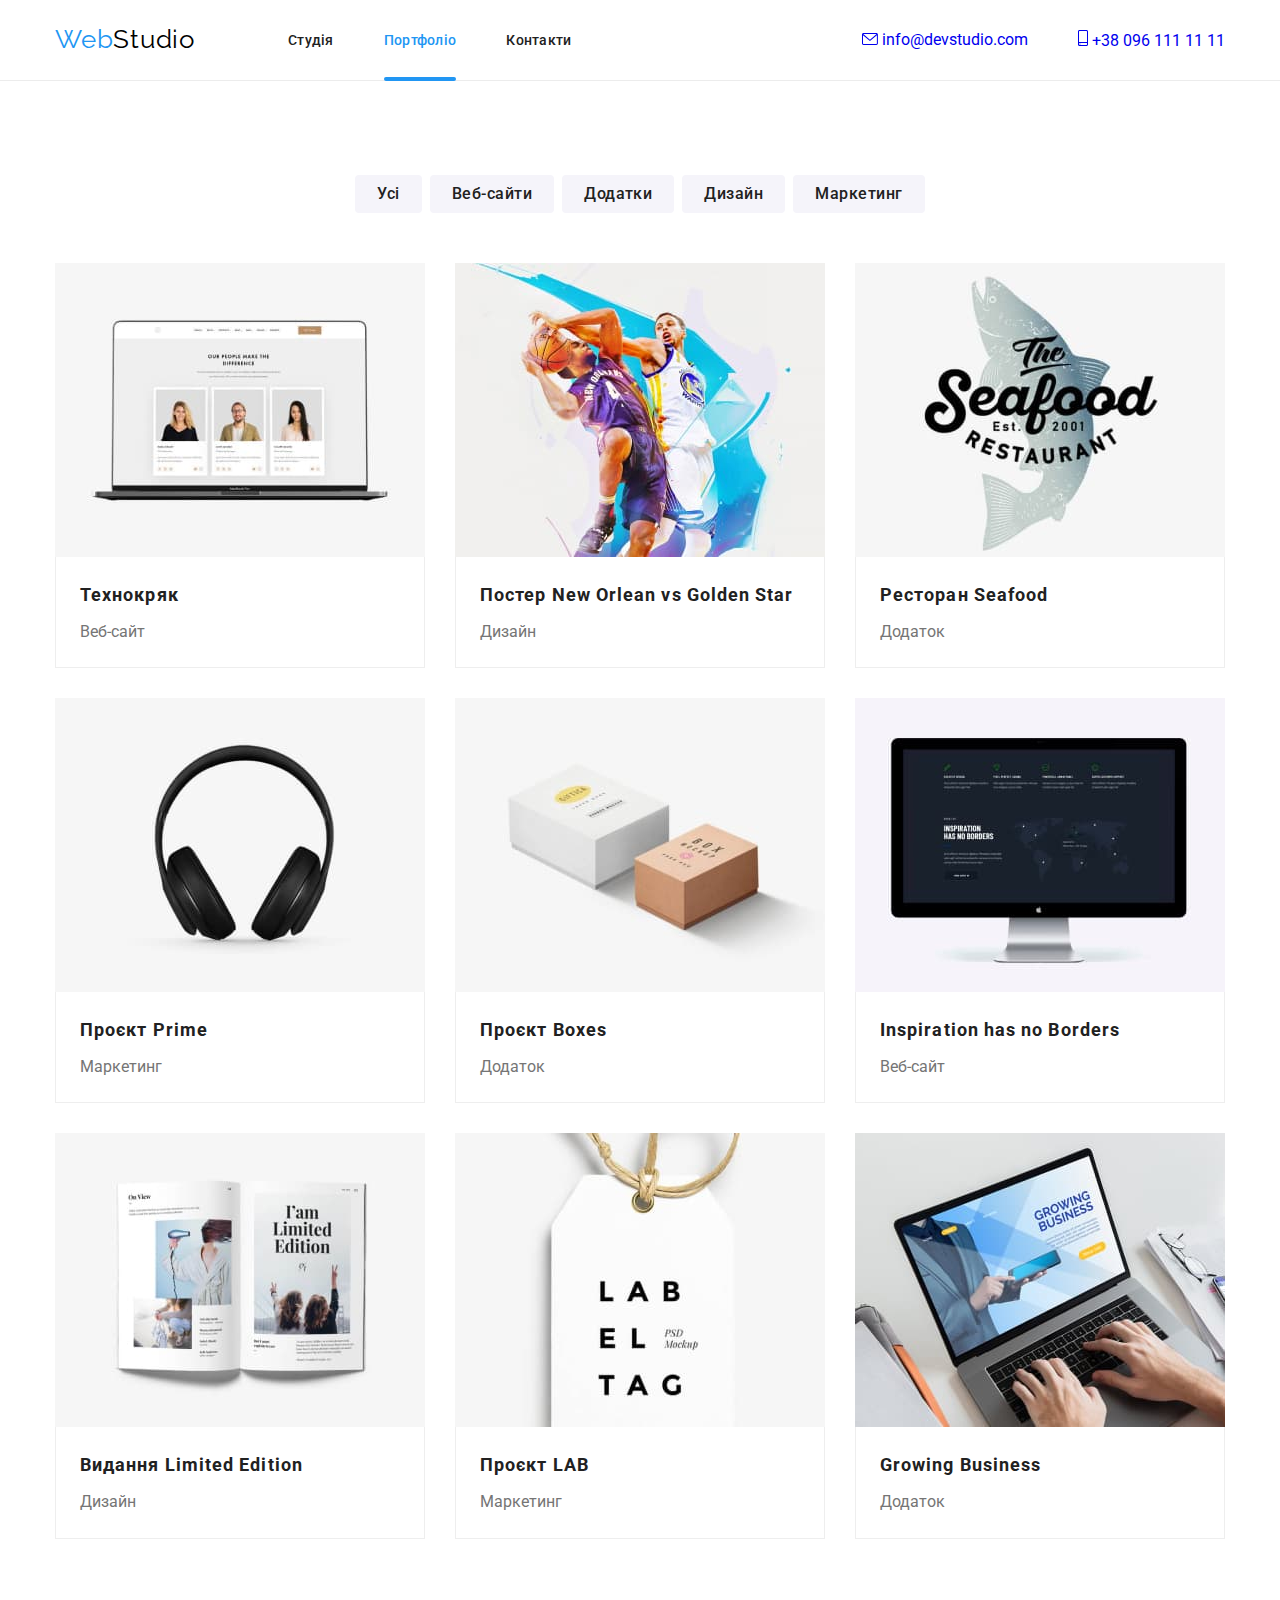
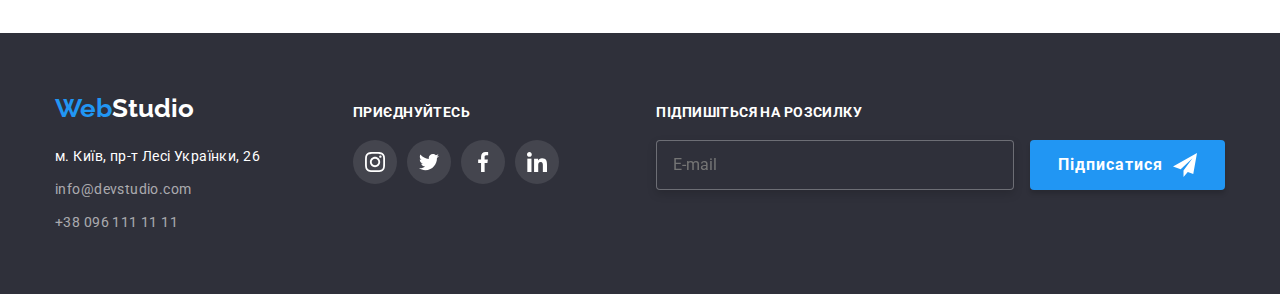
==== portfolio.html @ 2687282e "allmoust" ====
<!DOCTYPE html>
<html lang="uk">
  <head>
    <meta charset="UTF-8" />
    <meta http-equiv="X-UA-Compatible" content="IE=edge" />
    <meta name="viewport" content="width=device-width, initial-scale=1.0" />
    <title>Portfolio</title>
    <link
      href="https://fonts.googleapis.com/css2?family=Raleway:wght@700&family=Roboto:wght@400;500;700;900&display=swap"
      rel="stylesheet"
    />
    <link
      rel="stylesheet"
      href="https://cdnjs.cloudflare.com/ajax/libs/modern-normalize/1.0.0/modern-normalize.min.css"
    />
    <link rel="stylesheet" href="./css/styles.css" />
  </head>
  <body>
    <!-- Хедер -->
    <header class="page-header">
      <div class="container header-container">
        <a href="./index.html" lang="en" class="logo link"
          ><span class="logo__accent">Web</span>Studio</a
        >
        <nav class="page-nav">
          <ul class="list-nav list">
            <li class="list-nav__item">
              <a href="./index.html" class="list-nav__link link">Студія</a>
            </li>
            <li class="list-nav__item">
              <a href="./portfolio.html" class="list-nav__link current link">Портфоліо</a>
            </li>
            <li class="list-nav__item">
              <a href="" class="list-nav__link link">Контакти</a>
            </li>
          </ul>
        </nav>
        <ul class="list-contacts contacts-container list">
          <li class="list-contacts__item">
            <a href="mailto:info@devstudio.com" class="contact link">
              <svg class="list-contacts__icon" width="16" height="12">
                <use href="./images/icons/icons.svg#mail"></use>
              </svg>
              info@devstudio.com
            </a>
          </li>
          <li class="list-contacts__item">
            <a href="tel:+38096111111" class="contact link">
              <svg class="list-contacts__icon" width="10" height="16">
                <use href="./images/icons/icons.svg#smartphone"></use>
              </svg>
              +38 096 111 11 11
            </a>
          </li>
        </ul>
      </div>
    </header>
    <main>
      <!-- секція:головна сторінка -->
      <section class="section main-portfolio">
        <div class="container">
          <h1 class="visually-hidden">Портфоліо</h1>
          <ul class="list-filter list">
            <li>
              <button type="button" class="filter-button">Усі</button>
            </li>
            <li>
              <button type="button" class="filter-button">Веб-сайти</button>
            </li>
            <li>
              <button type="button" class="filter-button">Додатки</button>
            </li>
            <li>
              <button type="button" class="filter-button">Дизайн</button>
            </li>
            <li>
              <button type="button" class="filter-button">Маркетинг</button>
            </li>
          </ul>
          <ul class="list-projects list">
            <li class="project-item">
              <a class="projects-link link" href="">
                <div class="img-projects">
                  <img src="./images/portfolio1.jpg" alt="відкритий ноутбук" width="370" />
                  <div class="overlay">
                    <p class="overlay-text">
                      Ресурс пропонує комплексні пропозиції з різним рівнем функціоналу та сервісів.
                      Все це дозволить відвідувачу отримати вичерпні відомості про компанію чи
                      приватну особу.
                    </p>
                  </div>
                </div>
                <div class="projects-text-container">
                  <h2 class="projects-subtitle">Технокряк</h2>
                  <p class="projects-text">Веб-сайт</p>
                </div>
              </a>
            </li>
            <li class="project-item">
              <a class="projects-link link" href="">
                <div class="img-projects">
                  <img
                    src="./images/portfolio2.jpg"
                    alt="двоє людей грають у баскетбол"
                    width="370"
                  />
                  <div class="overlay">
                    <p class="overlay-text">
                      Lorem ipsum, dolor sit amet consectetur adipisicing elit. Asperiores quisquam
                      quibusdam culpa ad, adipisci ratione?
                    </p>
                  </div>
                </div>
                <div class="projects-text-container">
                  <h2 class="projects-subtitle">
                    Постер <span lang="en">New Orlean vs Golden Star</span>
                  </h2>
                  <p class="projects-text">Дизайн</p>
                </div>
              </a>
            </li>
            <li class="project-item">
              <a class="projects-link link" href="">
                <div class="img-projects">
                  <img
                    src="./images/portfolio3.jpg"
                    alt="двоє людей грають у баскетбол"
                    width="370"
                  />
                  <div class="overlay">
                    <p class="overlay-text">
                      Lorem ipsum, dolor sit amet consectetur adipisicing elit. Asperiores quisquam
                      quibusdam culpa ad, adipisci ratione?
                    </p>
                  </div>
                </div>
                <div class="projects-text-container">
                  <h2 class="projects-subtitle">Ресторан <span lang="en">Seafood</span></h2>
                  <p class="projects-text">Додаток</p>
                </div>
              </a>
            </li>
            <li class="project-item">
              <a class="projects-link link" href="">
                <div class="img-projects">
                  <img
                    src="./images/portfolio4.jpg"
                    alt="двоє людей грають у баскетбол"
                    width="370"
                  />
                  <div class="overlay">
                    <p class="overlay-text">
                      Lorem ipsum, dolor sit amet consectetur adipisicing elit. Asperiores quisquam
                      quibusdam culpa ad, adipisci ratione?
                    </p>
                  </div>
                </div>
                <div class="projects-text-container">
                  <h2 class="projects-subtitle">Проєкт <span lang="en">Prime</span></h2>
                  <p class="projects-text">Маркетинг</p>
                </div>
              </a>
            </li>
            <li class="project-item">
              <a class="projects-link link" href="">
                <div class="img-projects">
                  <img
                    src="./images/portfolio5.jpg"
                    alt="двоє людей грають у баскетбол"
                    width="370"
                  />
                  <div class="overlay">
                    <p class="overlay-text">
                      Lorem ipsum, dolor sit amet consectetur adipisicing elit. Asperiores quisquam
                      quibusdam culpa ad, adipisci ratione?
                    </p>
                  </div>
                </div>
                <div class="projects-text-container">
                  <h2 class="projects-subtitle">Проєкт <span lang="en">Boxes</span></h2>
                  <p class="projects-text">Додаток</p>
                </div>
              </a>
            </li>
            <li class="project-item">
              <a class="projects-link link" href="">
                <div class="img-projects">
                  <img
                    src="./images/portfolio6.jpg"
                    alt="двоє людей грають у баскетбол"
                    width="370"
                  />
                  <div class="overlay">
                    <p class="overlay-text">
                      Lorem ipsum, dolor sit amet consectetur adipisicing elit. Asperiores quisquam
                      quibusdam culpa ad, adipisci ratione?
                    </p>
                  </div>
                </div>
                <div class="projects-text-container">
                  <h2 lang="en" class="projects-subtitle">Inspiration has no Borders</h2>
                  <p class="projects-text">Веб-сайт</p>
                </div>
              </a>
            </li>
            <li class="project-item">
              <a class="projects-link link" href="">
                <div class="img-projects">
                  <img
                    src="./images/portfolio7.jpg"
                    alt="двоє людей грають у баскетбол"
                    width="370"
                  />
                  <div class="overlay">
                    <p class="overlay-text">
                      Lorem ipsum, dolor sit amet consectetur adipisicing elit. Asperiores quisquam
                      quibusdam culpa ad, adipisci ratione?
                    </p>
                  </div>
                </div>
                <div class="projects-text-container">
                  <h2 class="projects-subtitle">Видання <span lang="en">Limited Edition</span></h2>
                  <p class="projects-text">Дизайн</p>
                </div>
              </a>
            </li>
            <li class="project-item">
              <a class="projects-link link" href="">
                <div class="img-projects">
                  <img
                    src="./images/portfolio8.jpg"
                    alt="двоє людей грають у баскетбол"
                    width="370"
                  />
                  <div class="overlay">
                    <p class="overlay-text">
                      Lorem ipsum, dolor sit amet consectetur adipisicing elit. Asperiores quisquam
                      quibusdam culpa ad, adipisci ratione?
                    </p>
                  </div>
                </div>
                <div class="projects-text-container">
                  <h2 class="projects-subtitle">Проєкт <span lang="en">LAB</span></h2>
                  <p class="projects-text">Маркетинг</p>
                </div>
              </a>
            </li>
            <li class="project-item">
              <a class="projects-link link" href="">
                <div class="img-projects">
                  <img
                    src="./images/portfolio9.jpg"
                    alt="двоє людей грають у баскетбол"
                    width="370"
                  />
                  <div class="overlay">
                    <p class="overlay-text">
                      Lorem ipsum, dolor sit amet consectetur adipisicing elit. Asperiores quisquam
                      quibusdam culpa ad, adipisci ratione?
                    </p>
                  </div>
                </div>
                <div class="projects-text-container">
                  <h2 lang="en" class="projects-subtitle">Growing Business</h2>
                  <p class="projects-text">Додаток</p>
                </div>
              </a>
            </li>
          </ul>
        </div>
      </section>
    </main>
    <!-- підвал -->
    <footer class="footer">
      <div class="footer-container container">
        <div class="adress-container">
          <a href="./index.html" lang="en" class="logo--footer link"
            ><span class="logo__accent">Web</span>Studio</a
          >
          <address class="footer-address">
            <ul class="list-footer list">
              <li class="list-footer__item">
                <a
                  href="https://www.google.com/maps/place/%D0%B1%D1%83%D0%BB%D1%8C%D0%B2%D0%B0%D1%80+%D0%9B%D0%B5%D1%81%D1%96+%D0%A3%D0%BA%D1%80%D0%B0%D1%97%D0%BD%D0%BA%D0%B8,+26,+%D0%9A%D0%B8%D1%97%D0%B2,+02000/@50.4265807,30.5361971,17z/data=!3m1!4b1!4m5!3m4!1s0x40d4cf0e033ecbe9:0x57a4dffefec77da0!8m2!3d50.4265807!4d30.5383858"
                  target="_blank"
                  rel="noopener noreferrer"
                  class="list-footer__link location link"
                  >м. Київ, пр-т Лесі Українки, 26</a
                >
              </li>
              <li class="list-footer__item">
                <a href="mailto:info@devstudio.com" class="list-footer__link link"
                  >info@devstudio.com</a
                >
              </li>
              <li class="list-footer__item">
                <a href="tel:+380961111111" class="list-footer__link link">+38 096 111 11 11</a>
              </li>
            </ul>
          </address>
        </div>
        <div class="join-container">
          <h2 class="join-container__title">приєднуйтесь</h2>
          <ul class="social-networks--footer list">
            <li class="social-networks__item">
              <a href="" class="social-networks__link--footer link">
                <svg class="social-networks__icon--footer" width="20" height="20">
                  <use href="./images/icons/icons.svg#instagram"></use>
                </svg>
              </a>
            </li>
            <li class="social-networks__item">
              <a href="#" class="social-networks__link--footer link">
                <svg class="social-networks__icon--footer" width="20" height="20">
                  <use href="./images/icons/icons.svg#twitter"></use>
                </svg>
              </a>
            </li>
            <li class="social-networks__item">
              <a href="" class="social-networks__link--footer link">
                <svg class="social-networks__icon--footer" width="20" height="20">
                  <use href="./images/icons/icons.svg#facebook"></use>
                </svg>
              </a>
            </li>
            <li class="social-networks__item">
              <a href="" class="social-networks__link--footer link">
                <svg class="social-networks__icon--footer" width="20" height="20">
                  <use href="./images/icons/icons.svg#linkedin"></use>
                </svg>
              </a>
            </li>
          </ul>
        </div>
        <div class="form-footer">
          <h2 class="form-container__title">Підпишіться на розсилку</h2>
          <form class="form-footer" name="subscribe_form">
            <label for="email-field">
              <input class="form-footer__input" type="email" name="email" placeholder="E-mail" id="email-field">
            </label>
            <button type="submit" class="form-footer__btn">Підписатися
              <svg class="form-footer__btn-icon" width="24" height="24">
                <use href="./images/icons/icons.svg#icon-send"></use>
              </svg>
            </button>
      </form>
        </div>
      </div>
    </footer>
  </body>
</html>
---- css/styles.css ----
/* основна палітра*/
:root {
    --bcg-main: #FFFFFF;
    --bcg-secondary: #2F303A;
    --bcg-third: #F5F4FA;
    --border-projects: #EEEEEE;
    --title: #212121;
    --text: #757575;
    --accent-color: #2196F3;
    --text-secondary: #F5F4FA;
    --logo-main: #000000;
    --bcg-hero: #C4C4C4;
    --icons-main: #AFB1B8;
    --customer-color: #AFB1B8;
    --bezier: cubic-bezier(0.4, 0, 0.2, 1);
}
/* Загальні зміни */ 

body {
    background-color: var(--bcg-main);
    color: var(--text);
    font-family: Roboto, sans-serif;
}
h1,h2,h3,h4,p,ul {
    margin: 0;
    padding: 0;
}
img {
    display: block;
}
.container {
    width: 1200px;
    margin-left: auto;
    margin-right: auto;
    padding: 0px 15px;
}
.link{
    text-decoration: none;
}
.visually-hidden {
    position: absolute;
    width: 1px;
    height: 1px;
    margin: -1px;
    border: 0;
    padding: 0;

    white-space: nowrap;
    clip-path: inset(100%);
    clip: rect(0 0 0 0);
    overflow: hidden;
}
.section{
    padding-top: 94px;
    padding-bottom: 94px;
}
.list{
    list-style: none;
    
}
/* Хедер */
.page-header {
border-bottom: 1px solid #ECECEC;

}

.header-container {
    display: flex;
    align-items: center;
}

.page-nav{
    margin-right: auto;
}

.logo__accent {
    color: var(--accent-color);
}
.logo {
    color: var(--logo-main);
    font-family: Raleway, sans-serif;
    font-size: 26px;
    line-height: calc(31/26);
    letter-spacing: 0.03em; 
    margin-right: 93px;
    padding-top: 24px;
    padding-bottom: 25px;
}

.list-nav__link{
    display: block;
    color: var(--title);
    font-weight: 500;
    font-size: 14px;
    line-height: calc(16/14);
    letter-spacing: 0.02em;
    padding-bottom: 32px;
    padding-top: 32px;
    transition-property: color;
    transition-timing-function: var(--bezier);
    transition-duration: 250ms;
    
}

.list-nav__link:hover,
.list-nav__link:focus {
    color: var(--accent-color);
}


.current{
    color: var(--accent-color);
    position: relative;
}
.current::after{
    content: "";
    position: absolute;
    display: inline-block;
    width: 100%;
    height: 4px;
    border-radius: 4px;
    background-color: var(--accent-color);
    bottom: -1px;
    left: 0px;
}
.list-nav__item:not(:last-child){
    margin-right: 50px;
}

.list-contact__link {
    display: flex;
    color: var(--text);
    font-weight: 500;
    font-size: 14px;
    line-height: calc(16/14);
    letter-spacing: 0.02em;
    gap: 10px;
    align-items: center;
    padding-bottom: 32px;
    padding-top: 32px;
    transition-property: color;
    transition-timing-function: var(--bezier);
    transition-duration: 250ms;
}
.list-contact__link:hover,
.list-contact__link:focus {
color: var(--accent-color);
}

.list-contacts__icon {
fill: currentColor;

}

.list-contacts__icon {
fill: currentColor;

}

.list-nav {
    display: flex;
}

.contacts-container {
    display: flex;
    align-items: center;
}

.list-contacts__item:not(:last-child) {
    margin-right: 50px;
}

/* Герой */
.hero {
    background-color:var(--bcg-hero);
    max-width: 1600px;
    margin: auto;
    padding-bottom: 200px;
    padding-top: 200px;
    text-align: center;
    background-image:  linear-gradient(rgba(47, 48, 58, 0.4), rgba(47, 48, 58, 0.4)),
    url(../images/bcg_Img.jpg);
    background-size: cover;
    background-position: center;
    
}
.hero__title {
    color: var(--bcg-main);
    font-weight: 900;
    font-size: 44px;
    line-height: 1.4;
    letter-spacing: 0.06em;
    margin-bottom: 30px;
    width: 696px;
    margin-right: auto;
    margin-left: auto; 
}

.hero__button {
    background-color: var(--accent-color);
    color: var(--bcg-main);
    font-weight: 700;
    line-height: 1.9;
    letter-spacing: 0.06em;
    border: none;
    cursor: pointer;
    border-radius: 4px;
    padding: 10px 32px;
    transition-property: background-color;
    transition-timing-function: var(--bezier);
    transition-duration: 250ms;
}
.hero__button:hover,
.hero__button:focus{
    background-color: #188CE8;
}
/* секція перелік переваг компанії */

.list-superiority__title {
    color: var(--title);
    font-size: 14px;
    line-height: 1.1;
    letter-spacing: 0.03em;
    margin-bottom: 10px;
}
.list-superiority__text {
    font-size: 14px;
    line-height: 1.7;
    letter-spacing: 0.03em;
}
.list-superiority {
    display: flex;
}
.list-superiority__item{
    width: 270px;
}
.list-superiority__item:not(:last-child) {
    margin-right: 30px;
}
.list-superiority__icon-container{
    display: flex;
    justify-content: center;
    align-items: center;
    min-height: 120px;
    margin-bottom: 30px;
    background-color: var(--bcg-third);
    border-radius: 4px;
}

.list-superiority__icon {
    width: 70px;
    height: 70px;
    }
    
/* секція:перелік послуг,які може надати компаніяї*/
.services-section {
    padding-top: 0px;
}
.services-section__title {
    color: var(--title);
    font-size: 36px;
    line-height: calc(42/36);
    letter-spacing: 0.03em;
    text-align: center;
    margin-bottom: 50px;
}
.list-services {
    display: flex;
}

.list-services__item:not(:last-child) {
margin-right: 30px;
}
.list-services__item {
    position: relative;
}

.list-services__discription {
    font-size: 14px;
    line-height: calc(16/14);
    text-align: center;
    letter-spacing: 0.03em;
    text-transform: uppercase;
    position: absolute;
    background-color: rgba(47, 48, 58, 0.8);
    width: 100%;
    padding: 27px 0px 27px 0px;
    bottom: 0;
    color: var(--bcg-main);
}



/* секція:перелік працівників компанії */
.team-section {
    background-color: var(--bcg-third);
    padding-bottom: 94px;
}

.team-section__title {
    color: var(--title);
    font-size: 36px;
    line-height: calc(42/36);
    letter-spacing: 0.03em;
    text-align: center;
    margin-bottom: 50px;
    
}
.list-team__name {
    color: var(--title);
    font-weight: 500;
    font-size: 16px;
    line-height: calc(19/16);
    margin-bottom: 10px;
}
.list-team__discription {
    line-height: calc(19/16);
    letter-spacing: 0.03em;
    margin-bottom: 16px;
    
}
.list-team {
    background-color: var(--bcg-third);
    display: flex;
    text-align: center;
}
.list-team__item:not(:last-child) {
margin-right: 30px;
}
.list-team__item {
background-color: var(--bcg-main);
width: 270px;
border-radius: 0px 0px 4px 4px;
box-shadow: 0px 1px 3px rgba(0, 0, 0, 0.12), 0px 1px 1px rgba(0, 0, 0, 0.14), 0px 2px 1px rgba(0, 0, 0, 0.2);
}
.list-team__text-container {
    margin-top: 30px;
    margin-bottom: 30px;
}

.social-networks{
    display: flex;
    gap: 10px;
    justify-content: center;
}

.social-network__icon{
    fill: var(--icons-main);
    transition-property: fill;
    transition-timing-function: var(--bezier);
    transition-duration: 250ms;
}


.social-networks__link {
    display: flex;
    width: 44px;
    height: 44px;
    align-items: center;
    justify-content: center;
    border-radius: 50%;
    transition-property: background-color;
    transition-timing-function: var(--bezier);
    transition-duration: 250ms;
}
.social-networks__link:hover,
.social-networks__link:focus {
    background-color: var(--accent-color);
    
}
.social-networks__link:hover .icon,
.social-networks__link:focus .icon {
    fill: var(--bcg-main);
}

/* Секція: постійні клієнти */
.customer-section__title{
    font-size: 36px;
    line-height: calc(42/36);
    text-align: center;
    letter-spacing: 0.03em;
    color: var(--title);
    margin-bottom: 50px;
}

.customers-list {
    display: flex;
    justify-content: center;
    gap: 30px;
    
}
.customers-list__item {
    width: 170px;
    height: 92px;
    transition-property: border-color, cursor;
    transition-timing-function: var(--bezier);
    transition-duration: 250ms;
}

.customers-list__link{
    display: flex;
    align-items: center;
    justify-content: center;
    width: 100%;
    height: 100%;
    border: 1px solid var(--customer-color);
    border-radius: 4px;
    cursor: pointer;
    outline: none;
}
.customers-list__link:hover,
.customers-list__link:focus {
    border-color: var(--accent-color);
    
}
.customers-list__icon {
    width: 106px;
    height: 60px;
    fill: var(--customer-color);
    transition-property: fill;
    transition-timing-function: var(--bezier);
    transition-duration: 250ms;
}
.customers-list__link:hover .customers-list__icon,
.customers-list__link:focus>.customers-list__icon {
    fill: var(--accent-color);
}

/* підвал */
.footer {
    background-color: var(--bcg-secondary);
    padding-top: 60px;
    padding-bottom: 60px;
}
.logo--footer {
    display: inline-block;
    color: var(--bcg-main);
    font-family: Raleway, sans-serif;
    font-weight: 700;
    font-size: 26px;
    line-height: calc(31/26);
    margin-bottom: 20px;
}

.list-footer__link.location {
    color: var(--bcg-main);
}


.list-footer__link {
    color: rgba(255, 255, 255, 0.6);
    font-size: 14px;
    line-height: calc(24/14);
    letter-spacing: 0.03em;
    transition-property: color;
    transition-timing-function: var(--bezier);
    transition-duration: 250ms;
    
}

.list-footer__link:hover,
.list-footer__link:focus {
    color: var(--accent-color);
}

.list-footer__item:not(:last-child) {
    margin-bottom: 9px;
}
.footer-address{
    font-style: normal;
}

.footer-container {
    display: flex;
    align-items: baseline;
}

.adress-container{
    margin-right: 93px;
}

.join-container {
    margin-right: auto;
}

.social-networks--footer{
    display: flex;
    gap: 10px;
}
.social-networks__item{
    width: 44px;
    height: 44px;
}
.social-networks__link--footer{
    display: flex;
    align-items: center;
    justify-content: center;
    width: 100%;
    height: 100%;
    border-radius: 50%;
    background-color: rgba(255, 255, 255, 0.1);
    transition-property: background-color;
    transition-timing-function: var(--bezier);
    transition-duration: 250ms;
}
.social-networks__link--footer:hover,
.social-networks__link--footer:focus{
    background-color: var(--accent-color);
}
.join-container__title{
    font-size: 14px;
    line-height: calc(16/14);
    letter-spacing: 0.03em;
    text-transform: uppercase;
    color: var(--bcg-main);
    margin-bottom: 20px;
}
.social-networks__icon--footer {
    fill: var(--bcg-main);
}

.form-container__title {
color: var(--bcg-main);
font-size: 14px;
line-height: calc(16/14);
letter-spacing: 0.03em;
text-transform: uppercase;
margin-bottom: 20px;
}

.form-footer__input{
width: 358px;
color: rgba(255, 255, 255, 0.6);
background-color: var(--bcg-secondary);
margin-right: 12px;
padding: 15px 0 15px 16px;
border: 1px solid rgba(255, 255, 255, 0.3);
filter: drop-shadow(0px 4px 4px rgba(0, 0, 0, 0.15));
border-radius: 4px;
outline: none;
}

.form-footer__btn {
font-weight: 700;
font-size: 16px;
line-height: calc(30/16);
letter-spacing: 0.06em;
padding: 10px 28px;
color: var(--bcg-main);
background-color: var(--accent-color);
display: inline-flex;
align-items: center;
text-align: center;
gap: 10px;
box-shadow: 0px 4px 4px rgba(0, 0, 0, 0.15);
border-radius: 4px;
border: none;
cursor: pointer;
}

.form-footer__btn:hover,
.form-footer__btn:focus{
    background-color: #188CE8;
}





/* -------------Портфоліо------------ */
/* секція:головна сторінка */

.list-filter {
    display: flex;
    justify-content: center;
    gap: 8px;
    margin-bottom: 50px;  
}

.filter-button {
    font-weight: 500;
    line-height: 1.6;
    letter-spacing: 0.03em;
    color: var(--title);
    background-color: var(--bcg-third);
    border: none;
    cursor: pointer;
    border-radius: 4px;
    padding: 6px 22px;
    transition-property: color, background-color, box-shadow;
    transition-timing-function: var(--bezier);
    transition-duration: 250ms;

}
.filter-button:hover,
.filter-button:focus {
    background-color: var(--accent-color);
    color: var(--bcg-main);
    box-shadow: 0px 3px 1px rgba(0, 0, 0, 0.1), 0px 1px 2px rgba(0, 0, 0, 0.08), 0px 2px 2px rgba(0, 0, 0, 0.12);
}

.list-projects {
    display: flex;
    flex-wrap: wrap;
    gap: 30px;
    
}
.projects-subtitle {
    color: var(--title);
    font-size: 18px;
    line-height: 2;
    letter-spacing: 0.06em;
    margin-bottom: 4px;
}
.projects-text {
    font-size: 16px;
    line-height: 1.9;
    
}
.project-item {
    width: calc((100% - 2 * 30px) / 3);
    transition-property: box-shadow;
    transition-timing-function: var(--bezier);
    transition-duration: 250ms;
    
    
}


.projects-text-container {
    padding: 20px 24px;
    border: 1px solid var(--border-projects);
    border-top: none;
}

.projects-link {
    display: block;
    color: var(--text);
    outline: none;
    transition-property: box-shadow;
    transition-timing-function: var(--bezier);
    transition-duration: 250ms;
}

.projects-link:focus,
.projects-link:hover {
    box-shadow: 0px 1px 1px rgba(0, 0, 0, 0.12), 0px 4px 4px rgba(0, 0, 0, 0.06), 1px 4px 6px rgba(0, 0, 0, 0.16);
}

.img-projects {
position: relative;
overflow: hidden;
}
.overlay-text {
    letter-spacing: 0.03em;
    font-size: 18px;
    line-height: calc(28/18);
    color: var(--bcg-main);
}
.overlay {
    background-color: rgba(33, 150, 243, 0.9);
    padding: 63px 24px;
    position: absolute;
    width: 100%;
    height: 100%;
    top: 0;
    left: 0;
    transform: translateY(100%);
    transition-property: transform;
    transition-timing-function: var(--bezier);
    transition-duration: 250ms;
    
}
.projects-link:hover .overlay,
.projects-link:focus .overlay {
transform: translateY(0);
}

/* модалка */
.backdrop{
    position: fixed;
    top: 0;
    left: 0;
    width: 100%;
    height: 100%;
    background-color: rgba(0, 0, 0, 0.2);
    opacity: 1;
    transition-property: opacity;
    transition-duration: 250ms;
    transition-timing-function: var(--bezier);

}
.modal {
    position: absolute;
    padding: 40px;
    top: 50%;
    left: 50%;
    transform: translate(-50%,-50%) scale(0.9);
    min-height: 581px;
    min-width: 528px;
    background-color: var(--bcg-main);
    box-shadow: 0px 1px 3px rgba(0, 0, 0, 0.12), 0px 1px 1px rgba(0, 0, 0, 0.14), 0px 2px 1px rgba(0, 0, 0, 0.2);
    border-radius: 4px;
    transition-duration: 250ms;
}

.backdrop.is-hidden .modal {
transform: translate(-50%, -50%) scale(1);
}

.close-btn {
    display: flex;
    align-items: center;
    position: absolute;
    top: 8px;
    right: 8px;
    border: 1px solid rgba(0, 0, 0, 0.1);
    border-radius: 50%;
    width: 30px;
    height: 30px;
    background-color: var(--bcg-main);
    transition-property: fill;
    transition-timing-function: var(--bezier);
    transition-duration: 250ms;

}
.close-btn:hover,
.close-btn:focus {
    fill: var(--accent-color);
    cursor: pointer;
}
.backdrop.is-hidden {
    visibility: hidden;
    opacity: 0;
    pointer-events: none;
}

.modal__title{
    font-size: 20px;
    line-height: calc(23/20);
    text-align: center;
    letter-spacing: 0.03em;
    color: var(--title);
    margin-bottom: 12px;
}
.modal-label {
    display: block;
    font-size: 12px;
    line-height: calc(14/12);
    letter-spacing: 0.01em;
    margin-bottom: 4px;

}

.modal-input {
    position: relative;
    margin-bottom: 10px;
    
}


.modal-input-field {
    width: 448px;
    border: 1px solid rgba(33, 33, 33, 0.2);
    border-radius: 4px;
    padding: 12px 12px 12px 42px;
    outline: none;
    transition-property: border-color;
    transition-timing-function: var(--bezier);
    transition-duration: 250ms;
}
.modal-input-field:hover,
.modal-input-field:focus {
    cursor: pointer;
    border-color: var(--accent-color);   
}
.modal-input-field:focus + .form-icon,
.modal-input-field:hover + .form-icon {
    fill: var(--accent-color);
}
.modal-input-field.textarea {

    display: block;
    resize: none;
    padding: 12px 16px;
    min-height: 120px;
    width: 100%;
    margin-bottom: 20px;
}
.form-icon{
position: absolute;
top: 50%;
left: 12px;
transform: translateY(-50%);
transition-property: fill;
transition-timing-function: var(--bezier);
transition-duration: 250ms;
}

.modal-agreement{
    text-align: center;
    margin-bottom: 30px;
}

.agreement-text {
    font-size: 14px;
    line-height: calc(24/14);
    letter-spacing: 0.03em;
}

.modal-btn {
    display: block;
    margin-left: auto;
    margin-right: auto;
    font-weight: 700;
    font-size: 16px;
    line-height: calc(30/16);
    letter-spacing: 0.06em;
    padding: 10px 52px;
    background-color: #188CE8;
    color: var(--bcg-main);
    box-shadow: 0px 4px 4px rgba(0, 0, 0, 0.15);
    border-radius: 4px;
    border:none;
    cursor: pointer;
    transition-property: background-color;
    transition-timing-function: var(--bezier);
    transition-duration: 250ms;
}
.modal-btn:hover,
.modal-btn:focus {
background-color: var(--accent-color);
}


.agreement-text {
    display: flex;
    align-items: center;
    justify-content: center;
    gap: 9px;
}

.chekbox-link {
    color: var(--accent-color);
}

.check-icon {
    opacity: 0;
    position: absolute;
    transition-property: opacity; 
}

.uncheck-icon {
    transition-property: opacity;   
}

.checkbox-field:checked + .agreement-text .check-icon {
    opacity: 1;
    position: static;
}
.checkbox-field:checked + .agreement-text .uncheck-icon {
    opacity: 0;
    position: absolute;
}
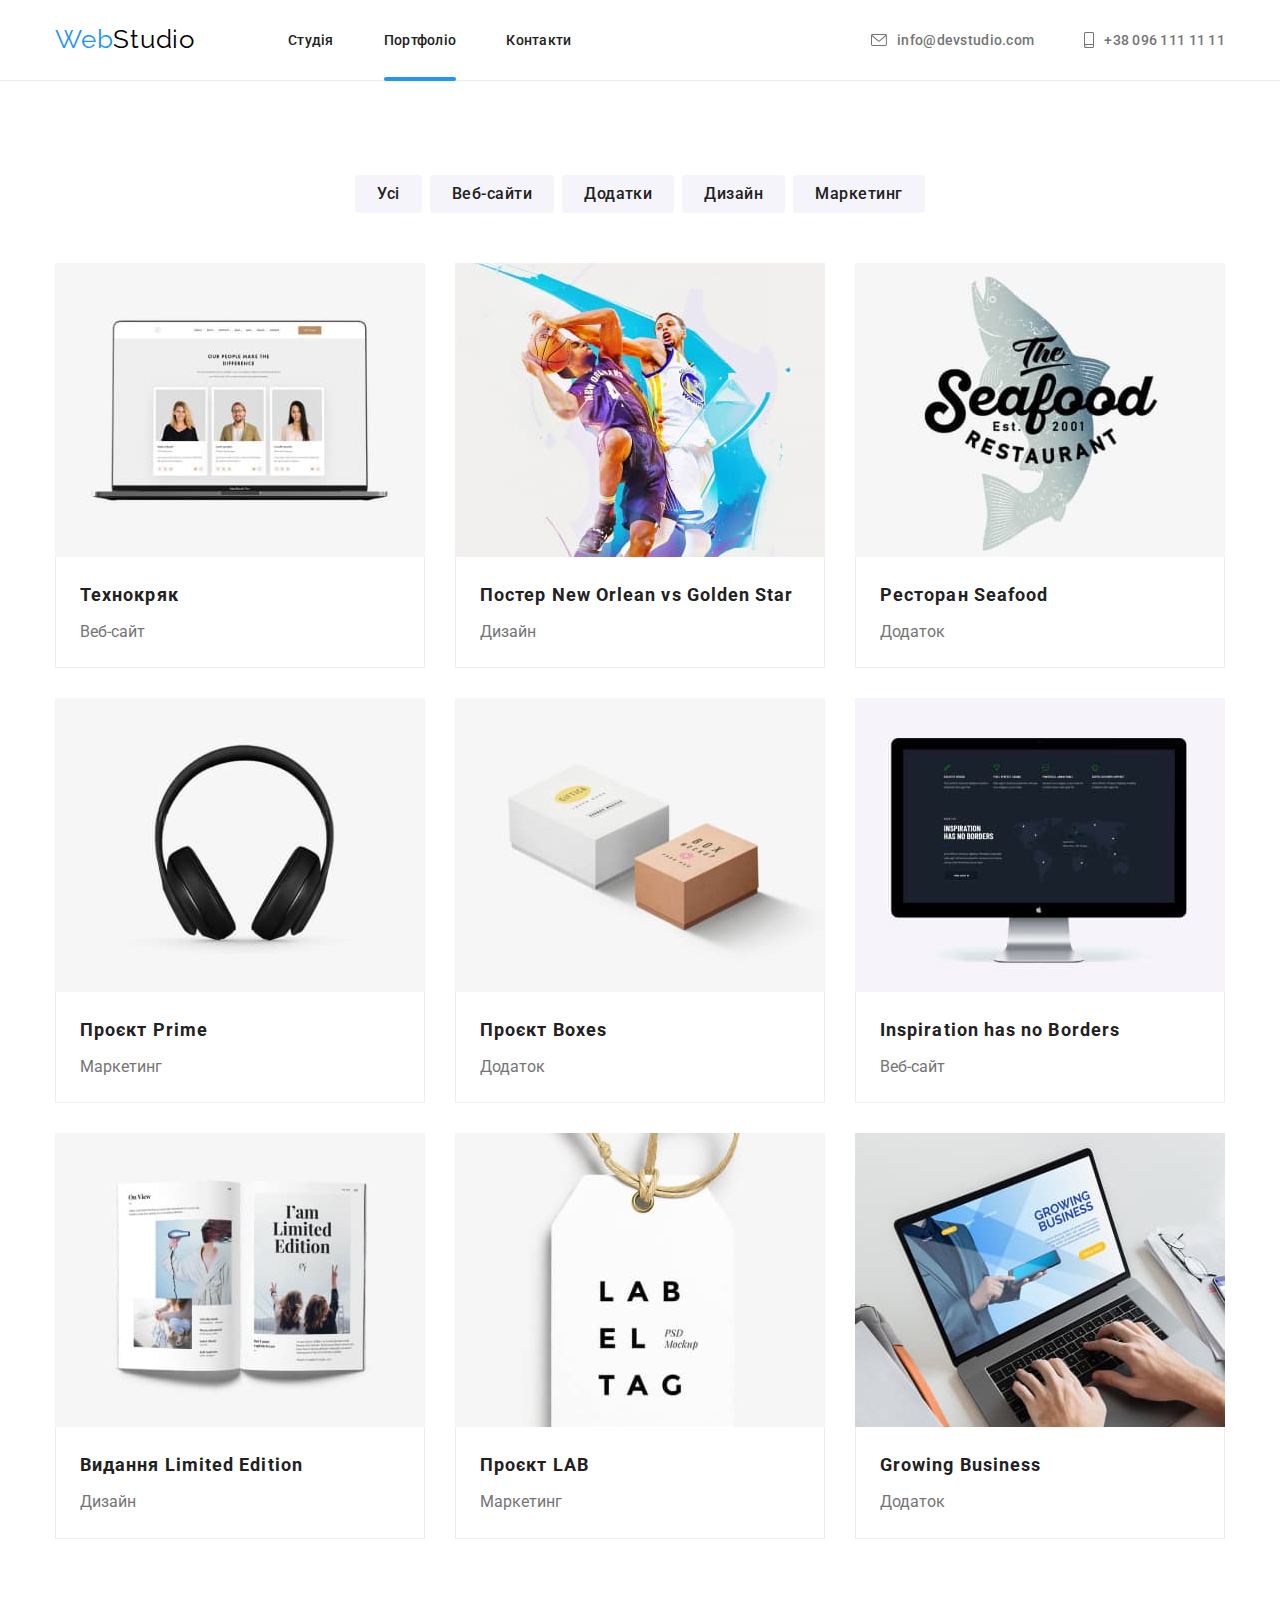
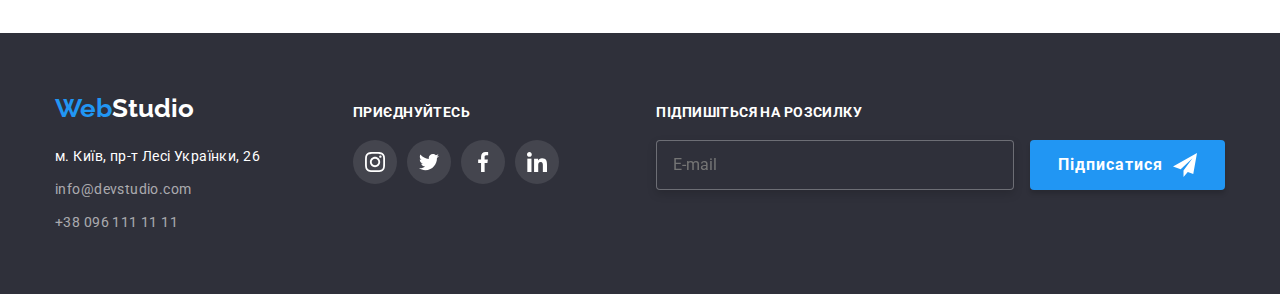
==== commit 52a4f9a9: "SCSS" ====
--- a/portfolio.html
+++ b/portfolio.html
@@ -13,12 +13,13 @@
       rel="stylesheet"
       href="https://cdnjs.cloudflare.com/ajax/libs/modern-normalize/1.0.0/modern-normalize.min.css"
     />
+    <link rel="stylesheet" href="./css/main.min.css">
     <link rel="stylesheet" href="./css/styles.css" />
   </head>
   <body>
     <!-- Хедер -->
     <header class="page-header">
-      <div class="container header-container">
+      <div class="header-container container ">
         <a href="./index.html" lang="en" class="logo link"
           ><span class="logo__accent">Web</span>Studio</a
         >
@@ -37,7 +38,7 @@
         </nav>
         <ul class="list-contacts contacts-container list">
           <li class="list-contacts__item">
-            <a href="mailto:info@devstudio.com" class="contact link">
+            <a href="mailto:info@devstudio.com" class="list-contact__link link">
               <svg class="list-contacts__icon" width="16" height="12">
                 <use href="./images/icons/icons.svg#mail"></use>
               </svg>
@@ -45,7 +46,7 @@
             </a>
           </li>
           <li class="list-contacts__item">
-            <a href="tel:+38096111111" class="contact link">
+            <a href="tel:+38096111111" class="list-contact__link link">
               <svg class="list-contacts__icon" width="10" height="16">
                 <use href="./images/icons/icons.svg#smartphone"></use>
               </svg>
@@ -57,212 +58,212 @@
     </header>
     <main>
       <!-- секція:головна сторінка -->
-      <section class="section main-portfolio">
+      <section class="section">
         <div class="container">
           <h1 class="visually-hidden">Портфоліо</h1>
-          <ul class="list-filter list">
-            <li>
-              <button type="button" class="filter-button">Усі</button>
-            </li>
-            <li>
-              <button type="button" class="filter-button">Веб-сайти</button>
-            </li>
-            <li>
-              <button type="button" class="filter-button">Додатки</button>
-            </li>
-            <li>
-              <button type="button" class="filter-button">Дизайн</button>
-            </li>
-            <li>
-              <button type="button" class="filter-button">Маркетинг</button>
+          <ul class="filter list">
+            <li>
+              <button type="button" class="filter__button">Усі</button>
+            </li>
+            <li>
+              <button type="button" class="filter__button">Веб-сайти</button>
+            </li>
+            <li>
+              <button type="button" class="filter__button">Додатки</button>
+            </li>
+            <li>
+              <button type="button" class="filter__button">Дизайн</button>
+            </li>
+            <li>
+              <button type="button" class="filter__button">Маркетинг</button>
             </li>
           </ul>
-          <ul class="list-projects list">
-            <li class="project-item">
-              <a class="projects-link link" href="">
-                <div class="img-projects">
+          <ul class="projects list">
+            <li class="projects__item">
+              <a class="projects__link link" href="">
+                <div class="projects__img">
                   <img src="./images/portfolio1.jpg" alt="відкритий ноутбук" width="370" />
-                  <div class="overlay">
-                    <p class="overlay-text">
+                  <div class="projects__overlay">
+                    <p class="projects__overlay-text">
                       Ресурс пропонує комплексні пропозиції з різним рівнем функціоналу та сервісів.
                       Все це дозволить відвідувачу отримати вичерпні відомості про компанію чи
                       приватну особу.
                     </p>
                   </div>
                 </div>
-                <div class="projects-text-container">
-                  <h2 class="projects-subtitle">Технокряк</h2>
-                  <p class="projects-text">Веб-сайт</p>
-                </div>
-              </a>
-            </li>
-            <li class="project-item">
-              <a class="projects-link link" href="">
-                <div class="img-projects">
+                <div class="projects__text-container">
+                  <h2 class="projects__subtitle">Технокряк</h2>
+                  <p class="projects__text">Веб-сайт</p>
+                </div>
+              </a>
+            </li>
+            <li class="projects__item">
+              <a class="projects__link link" href="">
+                <div class="projects__img">
                   <img
                     src="./images/portfolio2.jpg"
                     alt="двоє людей грають у баскетбол"
                     width="370"
                   />
-                  <div class="overlay">
-                    <p class="overlay-text">
-                      Lorem ipsum, dolor sit amet consectetur adipisicing elit. Asperiores quisquam
-                      quibusdam culpa ad, adipisci ratione?
-                    </p>
-                  </div>
-                </div>
-                <div class="projects-text-container">
-                  <h2 class="projects-subtitle">
+                  <div class="projects__overlay">
+                    <p class="projects__overlay-text">
+                      Lorem ipsum, dolor sit amet consectetur adipisicing elit. Asperiores quisquam
+                      quibusdam culpa ad, adipisci ratione?
+                    </p>
+                  </div>
+                </div>
+                <div class="projects__text-container">
+                  <h2 class="projects__subtitle">
                     Постер <span lang="en">New Orlean vs Golden Star</span>
                   </h2>
-                  <p class="projects-text">Дизайн</p>
-                </div>
-              </a>
-            </li>
-            <li class="project-item">
-              <a class="projects-link link" href="">
-                <div class="img-projects">
+                  <p class="projects__text">Дизайн</p>
+                </div>
+              </a>
+            </li>
+            <li class="projects__item">
+              <a class="projects__link link" href="">
+                <div class="projects__img">
                   <img
                     src="./images/portfolio3.jpg"
                     alt="двоє людей грають у баскетбол"
                     width="370"
                   />
-                  <div class="overlay">
-                    <p class="overlay-text">
-                      Lorem ipsum, dolor sit amet consectetur adipisicing elit. Asperiores quisquam
-                      quibusdam culpa ad, adipisci ratione?
-                    </p>
-                  </div>
-                </div>
-                <div class="projects-text-container">
-                  <h2 class="projects-subtitle">Ресторан <span lang="en">Seafood</span></h2>
-                  <p class="projects-text">Додаток</p>
-                </div>
-              </a>
-            </li>
-            <li class="project-item">
-              <a class="projects-link link" href="">
-                <div class="img-projects">
+                  <div class="projects__overlay">
+                    <p class="projects__overlay-text">
+                      Lorem ipsum, dolor sit amet consectetur adipisicing elit. Asperiores quisquam
+                      quibusdam culpa ad, adipisci ratione?
+                    </p>
+                  </div>
+                </div>
+                <div class="projects__text-container">
+                  <h2 class="projects__subtitle">Ресторан <span lang="en">Seafood</span></h2>
+                  <p class="projects__text">Додаток</p>
+                </div>
+              </a>
+            </li>
+            <li class="projects__item">
+              <a class="projects__link link" href="">
+                <div class="projects__img">
                   <img
                     src="./images/portfolio4.jpg"
                     alt="двоє людей грають у баскетбол"
                     width="370"
                   />
-                  <div class="overlay">
-                    <p class="overlay-text">
-                      Lorem ipsum, dolor sit amet consectetur adipisicing elit. Asperiores quisquam
-                      quibusdam culpa ad, adipisci ratione?
-                    </p>
-                  </div>
-                </div>
-                <div class="projects-text-container">
-                  <h2 class="projects-subtitle">Проєкт <span lang="en">Prime</span></h2>
-                  <p class="projects-text">Маркетинг</p>
-                </div>
-              </a>
-            </li>
-            <li class="project-item">
-              <a class="projects-link link" href="">
-                <div class="img-projects">
+                  <div class="projects__overlay">
+                    <p class="projects__overlay-text">
+                      Lorem ipsum, dolor sit amet consectetur adipisicing elit. Asperiores quisquam
+                      quibusdam culpa ad, adipisci ratione?
+                    </p>
+                  </div>
+                </div>
+                <div class="projects__text-container">
+                  <h2 class="projects__subtitle">Проєкт <span lang="en">Prime</span></h2>
+                  <p class="projects__text">Маркетинг</p>
+                </div>
+              </a>
+            </li>
+            <li class="projects__item">
+              <a class="projects__link link" href="">
+                <div class="projects__img">
                   <img
                     src="./images/portfolio5.jpg"
                     alt="двоє людей грають у баскетбол"
                     width="370"
                   />
-                  <div class="overlay">
-                    <p class="overlay-text">
-                      Lorem ipsum, dolor sit amet consectetur adipisicing elit. Asperiores quisquam
-                      quibusdam culpa ad, adipisci ratione?
-                    </p>
-                  </div>
-                </div>
-                <div class="projects-text-container">
-                  <h2 class="projects-subtitle">Проєкт <span lang="en">Boxes</span></h2>
-                  <p class="projects-text">Додаток</p>
-                </div>
-              </a>
-            </li>
-            <li class="project-item">
-              <a class="projects-link link" href="">
-                <div class="img-projects">
+                  <div class="projects__overlay">
+                    <p class="projects__overlay-text">
+                      Lorem ipsum, dolor sit amet consectetur adipisicing elit. Asperiores quisquam
+                      quibusdam culpa ad, adipisci ratione?
+                    </p>
+                  </div>
+                </div>
+                <div class="projects__text-container">
+                  <h2 class="projects__subtitle">Проєкт <span lang="en">Boxes</span></h2>
+                  <p class="projects__text">Додаток</p>
+                </div>
+              </a>
+            </li>
+            <li class="projects__item">
+              <a class="projects__link link" href="">
+                <div class="projects__img">
                   <img
                     src="./images/portfolio6.jpg"
                     alt="двоє людей грають у баскетбол"
                     width="370"
                   />
-                  <div class="overlay">
-                    <p class="overlay-text">
-                      Lorem ipsum, dolor sit amet consectetur adipisicing elit. Asperiores quisquam
-                      quibusdam culpa ad, adipisci ratione?
-                    </p>
-                  </div>
-                </div>
-                <div class="projects-text-container">
-                  <h2 lang="en" class="projects-subtitle">Inspiration has no Borders</h2>
-                  <p class="projects-text">Веб-сайт</p>
-                </div>
-              </a>
-            </li>
-            <li class="project-item">
-              <a class="projects-link link" href="">
-                <div class="img-projects">
+                  <div class="projects__overlay">
+                    <p class="projects__overlay-text">
+                      Lorem ipsum, dolor sit amet consectetur adipisicing elit. Asperiores quisquam
+                      quibusdam culpa ad, adipisci ratione?
+                    </p>
+                  </div>
+                </div>
+                <div class="projects__text-container">
+                  <h2 lang="en" class="projects__subtitle">Inspiration has no Borders</h2>
+                  <p class="projects__text">Веб-сайт</p>
+                </div>
+              </a>
+            </li>
+            <li class="projects__item">
+              <a class="projects__link link" href="">
+                <div class="projects__img">
                   <img
                     src="./images/portfolio7.jpg"
                     alt="двоє людей грають у баскетбол"
                     width="370"
                   />
-                  <div class="overlay">
-                    <p class="overlay-text">
-                      Lorem ipsum, dolor sit amet consectetur adipisicing elit. Asperiores quisquam
-                      quibusdam culpa ad, adipisci ratione?
-                    </p>
-                  </div>
-                </div>
-                <div class="projects-text-container">
-                  <h2 class="projects-subtitle">Видання <span lang="en">Limited Edition</span></h2>
-                  <p class="projects-text">Дизайн</p>
-                </div>
-              </a>
-            </li>
-            <li class="project-item">
-              <a class="projects-link link" href="">
-                <div class="img-projects">
+                  <div class="projects__overlay">
+                    <p class="projects__overlay-text">
+                      Lorem ipsum, dolor sit amet consectetur adipisicing elit. Asperiores quisquam
+                      quibusdam culpa ad, adipisci ratione?
+                    </p>
+                  </div>
+                </div>
+                <div class="projects__text-container">
+                  <h2 class="projects__subtitle">Видання <span lang="en">Limited Edition</span></h2>
+                  <p class="projects__text">Дизайн</p>
+                </div>
+              </a>
+            </li>
+            <li class="projects__item">
+              <a class="projects__link link" href="">
+                <div class="projects__img">
                   <img
                     src="./images/portfolio8.jpg"
                     alt="двоє людей грають у баскетбол"
                     width="370"
                   />
-                  <div class="overlay">
-                    <p class="overlay-text">
-                      Lorem ipsum, dolor sit amet consectetur adipisicing elit. Asperiores quisquam
-                      quibusdam culpa ad, adipisci ratione?
-                    </p>
-                  </div>
-                </div>
-                <div class="projects-text-container">
-                  <h2 class="projects-subtitle">Проєкт <span lang="en">LAB</span></h2>
-                  <p class="projects-text">Маркетинг</p>
-                </div>
-              </a>
-            </li>
-            <li class="project-item">
-              <a class="projects-link link" href="">
-                <div class="img-projects">
+                  <div class="projects__overlay">
+                    <p class="projects__overlay-text">
+                      Lorem ipsum, dolor sit amet consectetur adipisicing elit. Asperiores quisquam
+                      quibusdam culpa ad, adipisci ratione?
+                    </p>
+                  </div>
+                </div>
+                <div class="projects__text-container">
+                  <h2 class="projects__subtitle">Проєкт <span lang="en">LAB</span></h2>
+                  <p class="projects__text">Маркетинг</p>
+                </div>
+              </a>
+            </li>
+            <li class="projects__item">
+              <a class="projects__link link" href="">
+                <div class="projects__img">
                   <img
                     src="./images/portfolio9.jpg"
                     alt="двоє людей грають у баскетбол"
                     width="370"
                   />
-                  <div class="overlay">
-                    <p class="overlay-text">
-                      Lorem ipsum, dolor sit amet consectetur adipisicing elit. Asperiores quisquam
-                      quibusdam culpa ad, adipisci ratione?
-                    </p>
-                  </div>
-                </div>
-                <div class="projects-text-container">
-                  <h2 lang="en" class="projects-subtitle">Growing Business</h2>
-                  <p class="projects-text">Додаток</p>
+                  <div class="projects__overlay">
+                    <p class="projects__overlay-text">
+                      Lorem ipsum, dolor sit amet consectetur adipisicing elit. Asperiores quisquam
+                      quibusdam culpa ad, adipisci ratione?
+                    </p>
+                  </div>
+                </div>
+                <div class="projects__text-container">
+                  <h2 lang="en" class="projects__subtitle">Growing Business</h2>
+                  <p class="projects__text">Додаток</p>
                 </div>
               </a>
             </li>
@@ -332,7 +333,7 @@
             </li>
           </ul>
         </div>
-        <div class="form-footer">
+        <div class="form-container">
           <h2 class="form-container__title">Підпишіться на розсилку</h2>
           <form class="form-footer" name="subscribe_form">
             <label for="email-field">
--- a/css/main.min.css
+++ b/css/main.min.css
@@ -0,0 +1 @@
+:root{--bcg-main: #FFFFFF;--bcg-secondary: #2F303A;--bcg-third: #F5F4FA;--border-projects: #EEEEEE;--title: #212121;--text: #757575;--accent-color: #2196F3;--text-secondary: #F5F4FA;--logo-main: #000000;--bcg-hero: #C4C4C4;--icons-main: #AFB1B8;--customer-color: #AFB1B8;--bezier: cubic-bezier(0.4, 0, 0.2, 1)}.visually-hidden{position:absolute;width:1px;height:1px;margin:-1px;border:0;padding:0;white-space:nowrap;-webkit-clip-path:inset(100%);clip-path:inset(100%);clip:rect(0 0 0 0);overflow:hidden}body{background-color:var(--bcg-main);color:var(--text);font-family:Roboto,sans-serif}h1,h2,h3,h4,p,ul{margin:0;padding:0}img{display:block}.link{text-decoration:none}.list{list-style:none}.container{width:1200px;margin-left:auto;margin-right:auto;padding:0px 15px}.section{padding-top:94px;padding-bottom:94px}.logo__accent{color:var(--accent-color)}.logo{color:var(--logo-main);font-family:Raleway,sans-serif;font-size:26px;line-height:1.1923076923;letter-spacing:.03em;margin-right:93px;padding-top:24px;padding-bottom:25px}.logo--footer{display:inline-block;color:var(--bcg-main);font-family:Raleway,sans-serif;font-weight:700;font-size:26px;line-height:1.1923076923;margin-bottom:20px}.current{color:var(--accent-color);position:relative}.current::after{content:"";position:absolute;display:inline-block;width:100%;height:4px;border-radius:4px;background-color:var(--accent-color);bottom:-1px;left:0px}.section__title{color:var(--title);font-size:36px;line-height:1.1666666667;letter-spacing:.03em;text-align:center;margin-bottom:50px}.social-networks{display:-webkit-box;display:-ms-flexbox;display:flex;gap:10px;-webkit-box-pack:center;-ms-flex-pack:center;justify-content:center}.social-network__icon{fill:var(--icons-main);-webkit-transition-property:fill;transition-property:fill;-webkit-transition-timing-function:var(--bezier);transition-timing-function:var(--bezier);-webkit-transition-duration:250ms;transition-duration:250ms}.social-networks__link{display:-webkit-box;display:-ms-flexbox;display:flex;width:44px;height:44px;-webkit-box-align:center;-ms-flex-align:center;align-items:center;-webkit-box-pack:center;-ms-flex-pack:center;justify-content:center;border-radius:50%;-webkit-transition-property:background-color;transition-property:background-color;-webkit-transition-timing-function:var(--bezier);transition-timing-function:var(--bezier);-webkit-transition-duration:250ms;transition-duration:250ms}.social-networks__link:hover,.social-networks__link:focus{background-color:var(--accent-color)}.social-networks__link:hover .social-network__icon,.social-networks__link:focus .social-network__icon{fill:var(--bcg-main)}.social-networks--footer{display:-webkit-box;display:-ms-flexbox;display:flex;gap:10px}.social-networks__item{width:44px;height:44px}.social-networks__link--footer{display:-webkit-box;display:-ms-flexbox;display:flex;-webkit-box-align:center;-ms-flex-align:center;align-items:center;-webkit-box-pack:center;-ms-flex-pack:center;justify-content:center;width:100%;height:100%;border-radius:50%;background-color:rgba(255,255,255,.1);-webkit-transition-property:background-color;transition-property:background-color;-webkit-transition-timing-function:var(--bezier);transition-timing-function:var(--bezier);-webkit-transition-duration:250ms;transition-duration:250ms}.social-networks__link--footer:hover,.social-networks__link--footer:focus{background-color:var(--accent-color)}.social-networks__icon--footer{fill:var(--bcg-main)}.modal{position:absolute;padding:40px;top:50%;left:50%;-webkit-transform:translate(-50%, -50%) scale(0.9);transform:translate(-50%, -50%) scale(0.9);min-height:581px;min-width:528px;background-color:var(--bcg-main);-webkit-box-shadow:0px 1px 3px rgba(0,0,0,.12),0px 1px 1px rgba(0,0,0,.14),0px 2px 1px rgba(0,0,0,.2);box-shadow:0px 1px 3px rgba(0,0,0,.12),0px 1px 1px rgba(0,0,0,.14),0px 2px 1px rgba(0,0,0,.2);border-radius:4px;-webkit-transition-duration:250ms;transition-duration:250ms}.modal__title{font-size:20px;line-height:1.15;text-align:center;letter-spacing:.03em;color:var(--title);margin-bottom:12px}.modal-label{display:block;font-size:12px;line-height:1.1666666667;letter-spacing:.01em;margin-bottom:4px}.modal-input{position:relative;margin-bottom:10px}.modal-input__field{width:448px;border:1px solid rgba(33,33,33,.2);border-radius:4px;padding:12px 12px 12px 42px;outline:none;-webkit-transition-property:border-color;transition-property:border-color;-webkit-transition-timing-function:var(--bezier);transition-timing-function:var(--bezier);-webkit-transition-duration:250ms;transition-duration:250ms}.modal-input__field:hover,.modal-input__field:focus{cursor:pointer;border-color:var(--accent-color)}.modal-input__field:focus+.modal-input__icon,.modal-input__field:hover+.modal-input__icon{fill:var(--accent-color)}.modal-input__field.textarea{display:block;resize:none;padding:12px 16px;min-height:120px;width:100%;margin-bottom:20px}.modal-input__icon{position:absolute;top:50%;left:12px;-webkit-transform:translateY(-50%);transform:translateY(-50%);-webkit-transition-property:fill;transition-property:fill;-webkit-transition-timing-function:var(--bezier);transition-timing-function:var(--bezier);-webkit-transition-duration:250ms;transition-duration:250ms}.modal-agreement{text-align:center;margin-bottom:30px}.modal-agreement__text{font-size:14px;line-height:1.7142857143;letter-spacing:.03em}.modal-btn{display:block;margin-left:auto;margin-right:auto;font-weight:700;font-size:16px;line-height:1.875;letter-spacing:.06em;padding:10px 52px;background-color:#188ce8;color:var(--bcg-main);-webkit-box-shadow:0px 4px 4px rgba(0,0,0,.15);box-shadow:0px 4px 4px rgba(0,0,0,.15);border-radius:4px;border:none;cursor:pointer;-webkit-transition-property:background-color;transition-property:background-color;-webkit-transition-timing-function:var(--bezier);transition-timing-function:var(--bezier);-webkit-transition-duration:250ms;transition-duration:250ms}.modal-btn:hover,.modal-btn:focus{background-color:var(--accent-color)}.modal-agreement__text{display:-webkit-box;display:-ms-flexbox;display:flex;-webkit-box-align:center;-ms-flex-align:center;align-items:center;-webkit-box-pack:center;-ms-flex-pack:center;justify-content:center;gap:9px}.modal-agreement__chekbox-link{color:var(--accent-color)}.modal-agreement__check-icon{opacity:0;position:absolute;-webkit-transition-property:opacity;transition-property:opacity}.modal-agreement__unmodal-agreement__check-icon{-webkit-transition-property:opacity;transition-property:opacity}.checkbox-field:checked+.modal-agreement__text .modal-agreement__check-icon{opacity:1;position:static}.checkbox-field:checked+.modal-agreement__text .modal-agreement__unmodal-agreement__check-icon{opacity:0;position:absolute}.close-btn{display:-webkit-box;display:-ms-flexbox;display:flex;-webkit-box-align:center;-ms-flex-align:center;align-items:center;position:absolute;top:8px;right:8px;border:1px solid rgba(0,0,0,.1);border-radius:50%;width:30px;height:30px;background-color:var(--bcg-main);-webkit-transition-property:fill;transition-property:fill;-webkit-transition-timing-function:var(--bezier);transition-timing-function:var(--bezier);-webkit-transition-duration:250ms;transition-duration:250ms}.close-btn:hover,.close-btn:focus{fill:var(--accent-color);cursor:pointer}.backdrop{position:fixed;top:0;left:0;width:100%;height:100%;background-color:rgba(0,0,0,.2);opacity:1;-webkit-transition-property:opacity;transition-property:opacity;-webkit-transition-duration:250ms;transition-duration:250ms;-webkit-transition-timing-function:var(--bezier);transition-timing-function:var(--bezier)}.backdrop.is-hidden .modal{-webkit-transform:translate(-50%, -50%) scale(1);transform:translate(-50%, -50%) scale(1)}.backdrop.is-hidden{visibility:hidden;opacity:0;pointer-events:none}.page-header{border-bottom:1px solid #ececec}.header-container{display:-webkit-box;display:-ms-flexbox;display:flex;-webkit-box-align:center;-ms-flex-align:center;align-items:center}.page-nav{margin-right:auto}.list-nav__link{display:block;color:var(--title);font-weight:500;font-size:14px;line-height:1.1428571429;letter-spacing:.02em;padding-bottom:32px;padding-top:32px;-webkit-transition-property:color;transition-property:color;-webkit-transition-timing-function:var(--bezier);transition-timing-function:var(--bezier);-webkit-transition-duration:250ms;transition-duration:250ms}.list-nav__link:hover,.list-nav__link:focus{color:var(--accent-color)}.list-nav__item:not(:last-child){margin-right:50px}.list-contact__link{display:-webkit-box;display:-ms-flexbox;display:flex;color:var(--text);font-weight:500;font-size:14px;line-height:1.1428571429;letter-spacing:.02em;gap:10px;-webkit-box-align:center;-ms-flex-align:center;align-items:center;padding-bottom:32px;padding-top:32px;-webkit-transition-property:color;transition-property:color;-webkit-transition-timing-function:var(--bezier);transition-timing-function:var(--bezier);-webkit-transition-duration:250ms;transition-duration:250ms}.list-contact__link:hover,.list-contact__link:focus{color:var(--accent-color)}.list-contacts__icon{fill:currentColor}.list-contacts__icon{fill:currentColor}.list-nav{display:-webkit-box;display:-ms-flexbox;display:flex}.contacts-container{display:-webkit-box;display:-ms-flexbox;display:flex;-webkit-box-align:center;-ms-flex-align:center;align-items:center}.list-contacts__item:not(:last-child){margin-right:50px}.hero{background-color:var(--bcg-hero);max-width:1600px;margin:auto;padding-bottom:200px;padding-top:200px;text-align:center;background-image:-webkit-gradient(linear, left top, left bottom, from(rgba(47, 48, 58, 0.4)), to(rgba(47, 48, 58, 0.4))),url(../images/bcg_Img.jpg);background-image:linear-gradient(rgba(47, 48, 58, 0.4), rgba(47, 48, 58, 0.4)),url(../images/bcg_Img.jpg);background-size:cover;background-position:center}.hero__title{color:var(--bcg-main);font-weight:900;font-size:44px;line-height:1.4;letter-spacing:.06em;margin-bottom:30px;width:696px;margin-right:auto;margin-left:auto}.hero__button{background-color:var(--accent-color);color:var(--bcg-main);font-weight:700;line-height:1.9;letter-spacing:.06em;border:none;cursor:pointer;border-radius:4px;padding:10px 32px;-webkit-transition-property:background-color;transition-property:background-color;-webkit-transition-timing-function:var(--bezier);transition-timing-function:var(--bezier);-webkit-transition-duration:250ms;transition-duration:250ms}.hero__button:hover,.hero__button:focus{background-color:#188ce8}.list-superiority__title{color:var(--title);font-size:14px;line-height:1.1;letter-spacing:.03em;margin-bottom:10px}.list-superiority__text{font-size:14px;line-height:1.7;letter-spacing:.03em}.list-superiority{display:-webkit-box;display:-ms-flexbox;display:flex}.list-superiority__item{width:270px}.list-superiority__item:not(:last-child){margin-right:30px}.list-superiority__icon-container{display:-webkit-box;display:-ms-flexbox;display:flex;-webkit-box-pack:center;-ms-flex-pack:center;justify-content:center;-webkit-box-align:center;-ms-flex-align:center;align-items:center;min-height:120px;margin-bottom:30px;background-color:var(--bcg-third);border-radius:4px}.list-superiority__icon{width:70px;height:70px}.services-section{padding-top:0px}.list-services{display:-webkit-box;display:-ms-flexbox;display:flex}.list-services__item:not(:last-child){margin-right:30px}.list-services__item{position:relative}.list-services__discription{font-size:14px;line-height:1.1428571429;text-align:center;letter-spacing:.03em;text-transform:uppercase;position:absolute;background-color:rgba(47,48,58,.8);width:100%;padding:27px 0px 27px 0px;bottom:0;color:var(--bcg-main)}.team-section{background-color:var(--bcg-third);padding-bottom:94px}.list-team__name{color:var(--title);font-weight:500;font-size:16px;line-height:1.1875;margin-bottom:10px}.list-team__discription{line-height:1.1875;letter-spacing:.03em;margin-bottom:16px}.list-team{background-color:var(--bcg-third);display:-webkit-box;display:-ms-flexbox;display:flex;text-align:center}.list-team__item:not(:last-child){margin-right:30px}.list-team__item{background-color:var(--bcg-main);width:270px;border-radius:0px 0px 4px 4px;-webkit-box-shadow:0px 1px 3px rgba(0,0,0,.12),0px 1px 1px rgba(0,0,0,.14),0px 2px 1px rgba(0,0,0,.2);box-shadow:0px 1px 3px rgba(0,0,0,.12),0px 1px 1px rgba(0,0,0,.14),0px 2px 1px rgba(0,0,0,.2)}.list-team__text-container{margin-top:30px;margin-bottom:30px}.customers-list{display:-webkit-box;display:-ms-flexbox;display:flex;-webkit-box-pack:center;-ms-flex-pack:center;justify-content:center;gap:30px}.customers-list__item{width:170px;height:92px;-webkit-transition-property:border-color,cursor;transition-property:border-color,cursor;-webkit-transition-timing-function:var(--bezier);transition-timing-function:var(--bezier);-webkit-transition-duration:250ms;transition-duration:250ms}.customers-list__link{display:-webkit-box;display:-ms-flexbox;display:flex;-webkit-box-align:center;-ms-flex-align:center;align-items:center;-webkit-box-pack:center;-ms-flex-pack:center;justify-content:center;width:100%;height:100%;border:1px solid var(--customer-color);border-radius:4px;cursor:pointer;outline:none}.customers-list__link:hover,.customers-list__link:focus{border-color:var(--accent-color)}.customers-list__icon{width:106px;height:60px;fill:var(--customer-color);-webkit-transition-property:fill;transition-property:fill;-webkit-transition-timing-function:var(--bezier);transition-timing-function:var(--bezier);-webkit-transition-duration:250ms;transition-duration:250ms}.customers-list__link:hover .customers-list__icon,.customers-list__link:focus>.customers-list__icon{fill:var(--accent-color)}.footer{background-color:var(--bcg-secondary);padding-top:60px;padding-bottom:60px}.list-footer__link.location{color:var(--bcg-main)}.list-footer__link{color:rgba(255,255,255,.6);font-size:14px;line-height:1.7142857143;letter-spacing:.03em;-webkit-transition-property:color;transition-property:color;-webkit-transition-timing-function:var(--bezier);transition-timing-function:var(--bezier);-webkit-transition-duration:250ms;transition-duration:250ms}.list-footer__link:hover,.list-footer__link:focus{color:var(--accent-color)}.list-footer__item:not(:last-child){margin-bottom:9px}.footer-address{font-style:normal}.footer-container{display:-webkit-box;display:-ms-flexbox;display:flex;-webkit-box-align:baseline;-ms-flex-align:baseline;align-items:baseline}.adress-container{margin-right:93px}.join-container{margin-right:auto}.join-container__title{font-size:14px;line-height:1.1428571429;letter-spacing:.03em;text-transform:uppercase;color:var(--bcg-main);margin-bottom:20px}.form-container__title{color:var(--bcg-main);font-size:14px;line-height:1.1428571429;letter-spacing:.03em;text-transform:uppercase;margin-bottom:20px}.form-footer__input{width:358px;color:rgba(255,255,255,.6);background-color:var(--bcg-secondary);margin-right:12px;padding:15px 0 15px 16px;border:1px solid rgba(255,255,255,.3);-webkit-filter:drop-shadow(0px 4px 4px rgba(0, 0, 0, 0.15));filter:drop-shadow(0px 4px 4px rgba(0, 0, 0, 0.15));border-radius:4px;outline:none}.form-footer__btn{font-weight:700;font-size:16px;line-height:1.875;letter-spacing:.06em;padding:10px 28px;color:var(--bcg-main);background-color:var(--accent-color);display:-webkit-inline-box;display:-ms-inline-flexbox;display:inline-flex;-webkit-box-align:center;-ms-flex-align:center;align-items:center;text-align:center;gap:10px;-webkit-box-shadow:0px 4px 4px rgba(0,0,0,.15);box-shadow:0px 4px 4px rgba(0,0,0,.15);border-radius:4px;border:none;cursor:pointer}.form-footer__btn:hover,.form-footer__btn:focus{background-color:#188ce8}.filter{display:-webkit-box;display:-ms-flexbox;display:flex;-webkit-box-pack:center;-ms-flex-pack:center;justify-content:center;gap:8px;margin-bottom:50px}.filter__button{font-weight:500;line-height:1.6;letter-spacing:.03em;color:var(--title);background-color:var(--bcg-third);border:none;cursor:pointer;border-radius:4px;padding:6px 22px;-webkit-transition-property:color,background-color,-webkit-box-shadow;transition-property:color,background-color,-webkit-box-shadow;transition-property:color,background-color,box-shadow;transition-property:color,background-color,box-shadow,-webkit-box-shadow;-webkit-transition-timing-function:var(--bezier);transition-timing-function:var(--bezier);-webkit-transition-duration:250ms;transition-duration:250ms}.filter__button:hover,.filter__button:focus{background-color:var(--accent-color);color:var(--bcg-main);-webkit-box-shadow:0px 3px 1px rgba(0,0,0,.1),0px 1px 2px rgba(0,0,0,.08),0px 2px 2px rgba(0,0,0,.12);box-shadow:0px 3px 1px rgba(0,0,0,.1),0px 1px 2px rgba(0,0,0,.08),0px 2px 2px rgba(0,0,0,.12)}.projects{display:-webkit-box;display:-ms-flexbox;display:flex;-ms-flex-wrap:wrap;flex-wrap:wrap;gap:30px}.projects__subtitle{color:var(--title);font-size:18px;line-height:2;letter-spacing:.06em;margin-bottom:4px}.projects__text{font-size:16px;line-height:1.9}.projects__item{width:calc((100% - 60px)/3);-webkit-transition-property:-webkit-box-shadow;transition-property:-webkit-box-shadow;transition-property:box-shadow;transition-property:box-shadow, -webkit-box-shadow;-webkit-transition-timing-function:var(--bezier);transition-timing-function:var(--bezier);-webkit-transition-duration:250ms;transition-duration:250ms}.projects__text-container{padding:20px 24px;border:1px solid var(--border-projects);border-top:none}.projects__link{display:block;color:var(--text);outline:none;-webkit-transition-property:-webkit-box-shadow;transition-property:-webkit-box-shadow;transition-property:box-shadow;transition-property:box-shadow, -webkit-box-shadow;-webkit-transition-timing-function:var(--bezier);transition-timing-function:var(--bezier);-webkit-transition-duration:250ms;transition-duration:250ms}.projects__link:focus,.projects__link:hover{-webkit-box-shadow:0px 1px 1px rgba(0,0,0,.12),0px 4px 4px rgba(0,0,0,.06),1px 4px 6px rgba(0,0,0,.16);box-shadow:0px 1px 1px rgba(0,0,0,.12),0px 4px 4px rgba(0,0,0,.06),1px 4px 6px rgba(0,0,0,.16)}.projects__img{position:relative;overflow:hidden}.projects__overlay-text{letter-spacing:.03em;font-size:18px;line-height:1.5555555556;color:var(--bcg-main)}.projects__overlay{background-color:rgba(33,150,243,.9);padding:63px 24px;position:absolute;width:100%;height:100%;top:0;left:0;-webkit-transform:translateY(100%);transform:translateY(100%);-webkit-transition-property:-webkit-transform;transition-property:-webkit-transform;transition-property:transform;transition-property:transform, -webkit-transform;-webkit-transition-timing-function:var(--bezier);transition-timing-function:var(--bezier);-webkit-transition-duration:250ms;transition-duration:250ms}.projects__link:hover .projects__overlay,.projects__link:focus .projects__overlay{-webkit-transform:translateY(0);transform:translateY(0)}/*# sourceMappingURL=main.min.css.map */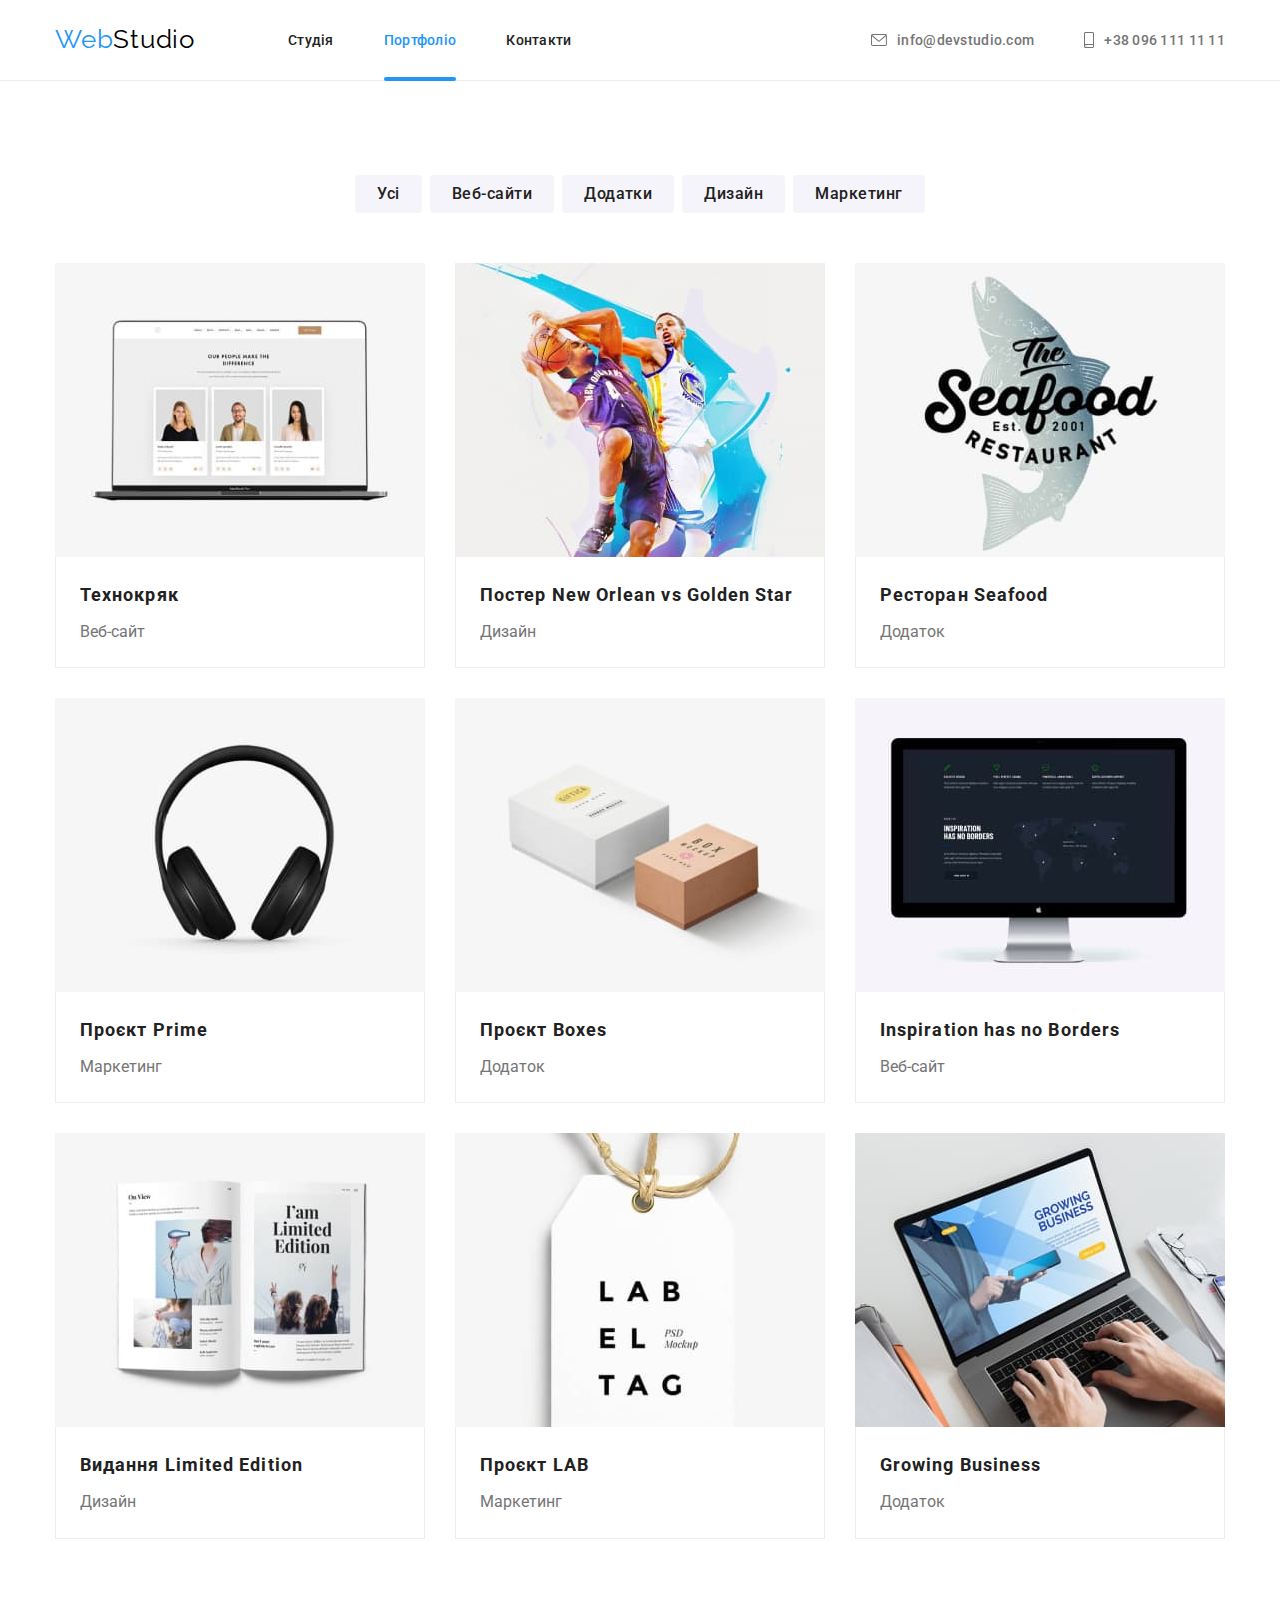
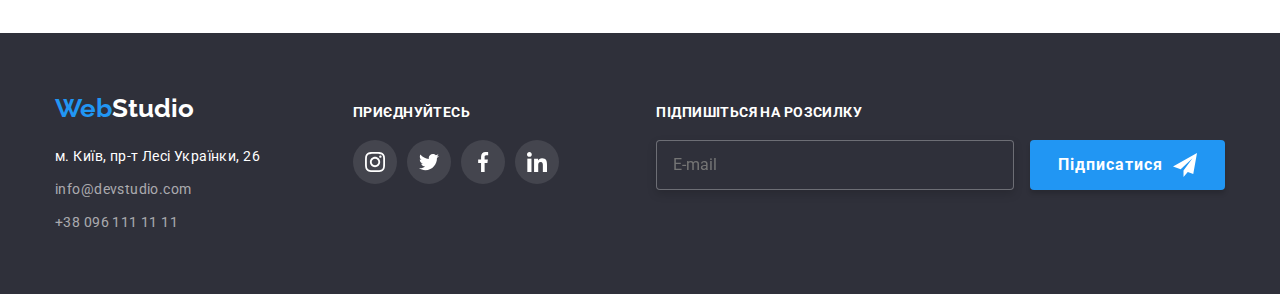
==== commit 84c61729: "final" ====
--- a/portfolio.html
+++ b/portfolio.html
@@ -14,7 +14,6 @@
       href="https://cdnjs.cloudflare.com/ajax/libs/modern-normalize/1.0.0/modern-normalize.min.css"
     />
     <link rel="stylesheet" href="./css/main.min.css">
-    <link rel="stylesheet" href="./css/styles.css" />
   </head>
   <body>
     <!-- Хедер -->
@@ -38,7 +37,7 @@
         </nav>
         <ul class="list-contacts contacts-container list">
           <li class="list-contacts__item">
-            <a href="mailto:info@devstudio.com" class="list-contact__link link">
+            <a href="mailto:info@devstudio.com" class="list-contacts__link link">
               <svg class="list-contacts__icon" width="16" height="12">
                 <use href="./images/icons/icons.svg#mail"></use>
               </svg>
@@ -46,7 +45,7 @@
             </a>
           </li>
           <li class="list-contacts__item">
-            <a href="tel:+38096111111" class="list-contact__link link">
+            <a href="tel:+38096111111" class="list-contacts__link link">
               <svg class="list-contacts__icon" width="10" height="16">
                 <use href="./images/icons/icons.svg#smartphone"></use>
               </svg>
--- a/css/main.min.css
+++ b/css/main.min.css
@@ -1 +1 @@
-:root{--bcg-main: #FFFFFF;--bcg-secondary: #2F303A;--bcg-third: #F5F4FA;--border-projects: #EEEEEE;--title: #212121;--text: #757575;--accent-color: #2196F3;--text-secondary: #F5F4FA;--logo-main: #000000;--bcg-hero: #C4C4C4;--icons-main: #AFB1B8;--customer-color: #AFB1B8;--bezier: cubic-bezier(0.4, 0, 0.2, 1)}.visually-hidden{position:absolute;width:1px;height:1px;margin:-1px;border:0;padding:0;white-space:nowrap;-webkit-clip-path:inset(100%);clip-path:inset(100%);clip:rect(0 0 0 0);overflow:hidden}body{background-color:var(--bcg-main);color:var(--text);font-family:Roboto,sans-serif}h1,h2,h3,h4,p,ul{margin:0;padding:0}img{display:block}.link{text-decoration:none}.list{list-style:none}.container{width:1200px;margin-left:auto;margin-right:auto;padding:0px 15px}.section{padding-top:94px;padding-bottom:94px}.logo__accent{color:var(--accent-color)}.logo{color:var(--logo-main);font-family:Raleway,sans-serif;font-size:26px;line-height:1.1923076923;letter-spacing:.03em;margin-right:93px;padding-top:24px;padding-bottom:25px}.logo--footer{display:inline-block;color:var(--bcg-main);font-family:Raleway,sans-serif;font-weight:700;font-size:26px;line-height:1.1923076923;margin-bottom:20px}.current{color:var(--accent-color);position:relative}.current::after{content:"";position:absolute;display:inline-block;width:100%;height:4px;border-radius:4px;background-color:var(--accent-color);bottom:-1px;left:0px}.section__title{color:var(--title);font-size:36px;line-height:1.1666666667;letter-spacing:.03em;text-align:center;margin-bottom:50px}.social-networks{display:-webkit-box;display:-ms-flexbox;display:flex;gap:10px;-webkit-box-pack:center;-ms-flex-pack:center;justify-content:center}.social-network__icon{fill:var(--icons-main);-webkit-transition-property:fill;transition-property:fill;-webkit-transition-timing-function:var(--bezier);transition-timing-function:var(--bezier);-webkit-transition-duration:250ms;transition-duration:250ms}.social-networks__link{display:-webkit-box;display:-ms-flexbox;display:flex;width:44px;height:44px;-webkit-box-align:center;-ms-flex-align:center;align-items:center;-webkit-box-pack:center;-ms-flex-pack:center;justify-content:center;border-radius:50%;-webkit-transition-property:background-color;transition-property:background-color;-webkit-transition-timing-function:var(--bezier);transition-timing-function:var(--bezier);-webkit-transition-duration:250ms;transition-duration:250ms}.social-networks__link:hover,.social-networks__link:focus{background-color:var(--accent-color)}.social-networks__link:hover .social-network__icon,.social-networks__link:focus .social-network__icon{fill:var(--bcg-main)}.social-networks--footer{display:-webkit-box;display:-ms-flexbox;display:flex;gap:10px}.social-networks__item{width:44px;height:44px}.social-networks__link--footer{display:-webkit-box;display:-ms-flexbox;display:flex;-webkit-box-align:center;-ms-flex-align:center;align-items:center;-webkit-box-pack:center;-ms-flex-pack:center;justify-content:center;width:100%;height:100%;border-radius:50%;background-color:rgba(255,255,255,.1);-webkit-transition-property:background-color;transition-property:background-color;-webkit-transition-timing-function:var(--bezier);transition-timing-function:var(--bezier);-webkit-transition-duration:250ms;transition-duration:250ms}.social-networks__link--footer:hover,.social-networks__link--footer:focus{background-color:var(--accent-color)}.social-networks__icon--footer{fill:var(--bcg-main)}.modal{position:absolute;padding:40px;top:50%;left:50%;-webkit-transform:translate(-50%, -50%) scale(0.9);transform:translate(-50%, -50%) scale(0.9);min-height:581px;min-width:528px;background-color:var(--bcg-main);-webkit-box-shadow:0px 1px 3px rgba(0,0,0,.12),0px 1px 1px rgba(0,0,0,.14),0px 2px 1px rgba(0,0,0,.2);box-shadow:0px 1px 3px rgba(0,0,0,.12),0px 1px 1px rgba(0,0,0,.14),0px 2px 1px rgba(0,0,0,.2);border-radius:4px;-webkit-transition-duration:250ms;transition-duration:250ms}.modal__title{font-size:20px;line-height:1.15;text-align:center;letter-spacing:.03em;color:var(--title);margin-bottom:12px}.modal-label{display:block;font-size:12px;line-height:1.1666666667;letter-spacing:.01em;margin-bottom:4px}.modal-input{position:relative;margin-bottom:10px}.modal-input__field{width:448px;border:1px solid rgba(33,33,33,.2);border-radius:4px;padding:12px 12px 12px 42px;outline:none;-webkit-transition-property:border-color;transition-property:border-color;-webkit-transition-timing-function:var(--bezier);transition-timing-function:var(--bezier);-webkit-transition-duration:250ms;transition-duration:250ms}.modal-input__field:hover,.modal-input__field:focus{cursor:pointer;border-color:var(--accent-color)}.modal-input__field:focus+.modal-input__icon,.modal-input__field:hover+.modal-input__icon{fill:var(--accent-color)}.modal-input__field.textarea{display:block;resize:none;padding:12px 16px;min-height:120px;width:100%;margin-bottom:20px}.modal-input__icon{position:absolute;top:50%;left:12px;-webkit-transform:translateY(-50%);transform:translateY(-50%);-webkit-transition-property:fill;transition-property:fill;-webkit-transition-timing-function:var(--bezier);transition-timing-function:var(--bezier);-webkit-transition-duration:250ms;transition-duration:250ms}.modal-agreement{text-align:center;margin-bottom:30px}.modal-agreement__text{font-size:14px;line-height:1.7142857143;letter-spacing:.03em}.modal-btn{display:block;margin-left:auto;margin-right:auto;font-weight:700;font-size:16px;line-height:1.875;letter-spacing:.06em;padding:10px 52px;background-color:#188ce8;color:var(--bcg-main);-webkit-box-shadow:0px 4px 4px rgba(0,0,0,.15);box-shadow:0px 4px 4px rgba(0,0,0,.15);border-radius:4px;border:none;cursor:pointer;-webkit-transition-property:background-color;transition-property:background-color;-webkit-transition-timing-function:var(--bezier);transition-timing-function:var(--bezier);-webkit-transition-duration:250ms;transition-duration:250ms}.modal-btn:hover,.modal-btn:focus{background-color:var(--accent-color)}.modal-agreement__text{display:-webkit-box;display:-ms-flexbox;display:flex;-webkit-box-align:center;-ms-flex-align:center;align-items:center;-webkit-box-pack:center;-ms-flex-pack:center;justify-content:center;gap:9px}.modal-agreement__chekbox-link{color:var(--accent-color)}.modal-agreement__check-icon{opacity:0;position:absolute;-webkit-transition-property:opacity;transition-property:opacity}.modal-agreement__unmodal-agreement__check-icon{-webkit-transition-property:opacity;transition-property:opacity}.checkbox-field:checked+.modal-agreement__text .modal-agreement__check-icon{opacity:1;position:static}.checkbox-field:checked+.modal-agreement__text .modal-agreement__unmodal-agreement__check-icon{opacity:0;position:absolute}.close-btn{display:-webkit-box;display:-ms-flexbox;display:flex;-webkit-box-align:center;-ms-flex-align:center;align-items:center;position:absolute;top:8px;right:8px;border:1px solid rgba(0,0,0,.1);border-radius:50%;width:30px;height:30px;background-color:var(--bcg-main);-webkit-transition-property:fill;transition-property:fill;-webkit-transition-timing-function:var(--bezier);transition-timing-function:var(--bezier);-webkit-transition-duration:250ms;transition-duration:250ms}.close-btn:hover,.close-btn:focus{fill:var(--accent-color);cursor:pointer}.backdrop{position:fixed;top:0;left:0;width:100%;height:100%;background-color:rgba(0,0,0,.2);opacity:1;-webkit-transition-property:opacity;transition-property:opacity;-webkit-transition-duration:250ms;transition-duration:250ms;-webkit-transition-timing-function:var(--bezier);transition-timing-function:var(--bezier)}.backdrop.is-hidden .modal{-webkit-transform:translate(-50%, -50%) scale(1);transform:translate(-50%, -50%) scale(1)}.backdrop.is-hidden{visibility:hidden;opacity:0;pointer-events:none}.page-header{border-bottom:1px solid #ececec}.header-container{display:-webkit-box;display:-ms-flexbox;display:flex;-webkit-box-align:center;-ms-flex-align:center;align-items:center}.page-nav{margin-right:auto}.list-nav__link{display:block;color:var(--title);font-weight:500;font-size:14px;line-height:1.1428571429;letter-spacing:.02em;padding-bottom:32px;padding-top:32px;-webkit-transition-property:color;transition-property:color;-webkit-transition-timing-function:var(--bezier);transition-timing-function:var(--bezier);-webkit-transition-duration:250ms;transition-duration:250ms}.list-nav__link:hover,.list-nav__link:focus{color:var(--accent-color)}.list-nav__item:not(:last-child){margin-right:50px}.list-contact__link{display:-webkit-box;display:-ms-flexbox;display:flex;color:var(--text);font-weight:500;font-size:14px;line-height:1.1428571429;letter-spacing:.02em;gap:10px;-webkit-box-align:center;-ms-flex-align:center;align-items:center;padding-bottom:32px;padding-top:32px;-webkit-transition-property:color;transition-property:color;-webkit-transition-timing-function:var(--bezier);transition-timing-function:var(--bezier);-webkit-transition-duration:250ms;transition-duration:250ms}.list-contact__link:hover,.list-contact__link:focus{color:var(--accent-color)}.list-contacts__icon{fill:currentColor}.list-contacts__icon{fill:currentColor}.list-nav{display:-webkit-box;display:-ms-flexbox;display:flex}.contacts-container{display:-webkit-box;display:-ms-flexbox;display:flex;-webkit-box-align:center;-ms-flex-align:center;align-items:center}.list-contacts__item:not(:last-child){margin-right:50px}.hero{background-color:var(--bcg-hero);max-width:1600px;margin:auto;padding-bottom:200px;padding-top:200px;text-align:center;background-image:-webkit-gradient(linear, left top, left bottom, from(rgba(47, 48, 58, 0.4)), to(rgba(47, 48, 58, 0.4))),url(../images/bcg_Img.jpg);background-image:linear-gradient(rgba(47, 48, 58, 0.4), rgba(47, 48, 58, 0.4)),url(../images/bcg_Img.jpg);background-size:cover;background-position:center}.hero__title{color:var(--bcg-main);font-weight:900;font-size:44px;line-height:1.4;letter-spacing:.06em;margin-bottom:30px;width:696px;margin-right:auto;margin-left:auto}.hero__button{background-color:var(--accent-color);color:var(--bcg-main);font-weight:700;line-height:1.9;letter-spacing:.06em;border:none;cursor:pointer;border-radius:4px;padding:10px 32px;-webkit-transition-property:background-color;transition-property:background-color;-webkit-transition-timing-function:var(--bezier);transition-timing-function:var(--bezier);-webkit-transition-duration:250ms;transition-duration:250ms}.hero__button:hover,.hero__button:focus{background-color:#188ce8}.list-superiority__title{color:var(--title);font-size:14px;line-height:1.1;letter-spacing:.03em;margin-bottom:10px}.list-superiority__text{font-size:14px;line-height:1.7;letter-spacing:.03em}.list-superiority{display:-webkit-box;display:-ms-flexbox;display:flex}.list-superiority__item{width:270px}.list-superiority__item:not(:last-child){margin-right:30px}.list-superiority__icon-container{display:-webkit-box;display:-ms-flexbox;display:flex;-webkit-box-pack:center;-ms-flex-pack:center;justify-content:center;-webkit-box-align:center;-ms-flex-align:center;align-items:center;min-height:120px;margin-bottom:30px;background-color:var(--bcg-third);border-radius:4px}.list-superiority__icon{width:70px;height:70px}.services-section{padding-top:0px}.list-services{display:-webkit-box;display:-ms-flexbox;display:flex}.list-services__item:not(:last-child){margin-right:30px}.list-services__item{position:relative}.list-services__discription{font-size:14px;line-height:1.1428571429;text-align:center;letter-spacing:.03em;text-transform:uppercase;position:absolute;background-color:rgba(47,48,58,.8);width:100%;padding:27px 0px 27px 0px;bottom:0;color:var(--bcg-main)}.team-section{background-color:var(--bcg-third);padding-bottom:94px}.list-team__name{color:var(--title);font-weight:500;font-size:16px;line-height:1.1875;margin-bottom:10px}.list-team__discription{line-height:1.1875;letter-spacing:.03em;margin-bottom:16px}.list-team{background-color:var(--bcg-third);display:-webkit-box;display:-ms-flexbox;display:flex;text-align:center}.list-team__item:not(:last-child){margin-right:30px}.list-team__item{background-color:var(--bcg-main);width:270px;border-radius:0px 0px 4px 4px;-webkit-box-shadow:0px 1px 3px rgba(0,0,0,.12),0px 1px 1px rgba(0,0,0,.14),0px 2px 1px rgba(0,0,0,.2);box-shadow:0px 1px 3px rgba(0,0,0,.12),0px 1px 1px rgba(0,0,0,.14),0px 2px 1px rgba(0,0,0,.2)}.list-team__text-container{margin-top:30px;margin-bottom:30px}.customers-list{display:-webkit-box;display:-ms-flexbox;display:flex;-webkit-box-pack:center;-ms-flex-pack:center;justify-content:center;gap:30px}.customers-list__item{width:170px;height:92px;-webkit-transition-property:border-color,cursor;transition-property:border-color,cursor;-webkit-transition-timing-function:var(--bezier);transition-timing-function:var(--bezier);-webkit-transition-duration:250ms;transition-duration:250ms}.customers-list__link{display:-webkit-box;display:-ms-flexbox;display:flex;-webkit-box-align:center;-ms-flex-align:center;align-items:center;-webkit-box-pack:center;-ms-flex-pack:center;justify-content:center;width:100%;height:100%;border:1px solid var(--customer-color);border-radius:4px;cursor:pointer;outline:none}.customers-list__link:hover,.customers-list__link:focus{border-color:var(--accent-color)}.customers-list__icon{width:106px;height:60px;fill:var(--customer-color);-webkit-transition-property:fill;transition-property:fill;-webkit-transition-timing-function:var(--bezier);transition-timing-function:var(--bezier);-webkit-transition-duration:250ms;transition-duration:250ms}.customers-list__link:hover .customers-list__icon,.customers-list__link:focus>.customers-list__icon{fill:var(--accent-color)}.footer{background-color:var(--bcg-secondary);padding-top:60px;padding-bottom:60px}.list-footer__link.location{color:var(--bcg-main)}.list-footer__link{color:rgba(255,255,255,.6);font-size:14px;line-height:1.7142857143;letter-spacing:.03em;-webkit-transition-property:color;transition-property:color;-webkit-transition-timing-function:var(--bezier);transition-timing-function:var(--bezier);-webkit-transition-duration:250ms;transition-duration:250ms}.list-footer__link:hover,.list-footer__link:focus{color:var(--accent-color)}.list-footer__item:not(:last-child){margin-bottom:9px}.footer-address{font-style:normal}.footer-container{display:-webkit-box;display:-ms-flexbox;display:flex;-webkit-box-align:baseline;-ms-flex-align:baseline;align-items:baseline}.adress-container{margin-right:93px}.join-container{margin-right:auto}.join-container__title{font-size:14px;line-height:1.1428571429;letter-spacing:.03em;text-transform:uppercase;color:var(--bcg-main);margin-bottom:20px}.form-container__title{color:var(--bcg-main);font-size:14px;line-height:1.1428571429;letter-spacing:.03em;text-transform:uppercase;margin-bottom:20px}.form-footer__input{width:358px;color:rgba(255,255,255,.6);background-color:var(--bcg-secondary);margin-right:12px;padding:15px 0 15px 16px;border:1px solid rgba(255,255,255,.3);-webkit-filter:drop-shadow(0px 4px 4px rgba(0, 0, 0, 0.15));filter:drop-shadow(0px 4px 4px rgba(0, 0, 0, 0.15));border-radius:4px;outline:none}.form-footer__btn{font-weight:700;font-size:16px;line-height:1.875;letter-spacing:.06em;padding:10px 28px;color:var(--bcg-main);background-color:var(--accent-color);display:-webkit-inline-box;display:-ms-inline-flexbox;display:inline-flex;-webkit-box-align:center;-ms-flex-align:center;align-items:center;text-align:center;gap:10px;-webkit-box-shadow:0px 4px 4px rgba(0,0,0,.15);box-shadow:0px 4px 4px rgba(0,0,0,.15);border-radius:4px;border:none;cursor:pointer}.form-footer__btn:hover,.form-footer__btn:focus{background-color:#188ce8}.filter{display:-webkit-box;display:-ms-flexbox;display:flex;-webkit-box-pack:center;-ms-flex-pack:center;justify-content:center;gap:8px;margin-bottom:50px}.filter__button{font-weight:500;line-height:1.6;letter-spacing:.03em;color:var(--title);background-color:var(--bcg-third);border:none;cursor:pointer;border-radius:4px;padding:6px 22px;-webkit-transition-property:color,background-color,-webkit-box-shadow;transition-property:color,background-color,-webkit-box-shadow;transition-property:color,background-color,box-shadow;transition-property:color,background-color,box-shadow,-webkit-box-shadow;-webkit-transition-timing-function:var(--bezier);transition-timing-function:var(--bezier);-webkit-transition-duration:250ms;transition-duration:250ms}.filter__button:hover,.filter__button:focus{background-color:var(--accent-color);color:var(--bcg-main);-webkit-box-shadow:0px 3px 1px rgba(0,0,0,.1),0px 1px 2px rgba(0,0,0,.08),0px 2px 2px rgba(0,0,0,.12);box-shadow:0px 3px 1px rgba(0,0,0,.1),0px 1px 2px rgba(0,0,0,.08),0px 2px 2px rgba(0,0,0,.12)}.projects{display:-webkit-box;display:-ms-flexbox;display:flex;-ms-flex-wrap:wrap;flex-wrap:wrap;gap:30px}.projects__subtitle{color:var(--title);font-size:18px;line-height:2;letter-spacing:.06em;margin-bottom:4px}.projects__text{font-size:16px;line-height:1.9}.projects__item{width:calc((100% - 60px)/3);-webkit-transition-property:-webkit-box-shadow;transition-property:-webkit-box-shadow;transition-property:box-shadow;transition-property:box-shadow, -webkit-box-shadow;-webkit-transition-timing-function:var(--bezier);transition-timing-function:var(--bezier);-webkit-transition-duration:250ms;transition-duration:250ms}.projects__text-container{padding:20px 24px;border:1px solid var(--border-projects);border-top:none}.projects__link{display:block;color:var(--text);outline:none;-webkit-transition-property:-webkit-box-shadow;transition-property:-webkit-box-shadow;transition-property:box-shadow;transition-property:box-shadow, -webkit-box-shadow;-webkit-transition-timing-function:var(--bezier);transition-timing-function:var(--bezier);-webkit-transition-duration:250ms;transition-duration:250ms}.projects__link:focus,.projects__link:hover{-webkit-box-shadow:0px 1px 1px rgba(0,0,0,.12),0px 4px 4px rgba(0,0,0,.06),1px 4px 6px rgba(0,0,0,.16);box-shadow:0px 1px 1px rgba(0,0,0,.12),0px 4px 4px rgba(0,0,0,.06),1px 4px 6px rgba(0,0,0,.16)}.projects__img{position:relative;overflow:hidden}.projects__overlay-text{letter-spacing:.03em;font-size:18px;line-height:1.5555555556;color:var(--bcg-main)}.projects__overlay{background-color:rgba(33,150,243,.9);padding:63px 24px;position:absolute;width:100%;height:100%;top:0;left:0;-webkit-transform:translateY(100%);transform:translateY(100%);-webkit-transition-property:-webkit-transform;transition-property:-webkit-transform;transition-property:transform;transition-property:transform, -webkit-transform;-webkit-transition-timing-function:var(--bezier);transition-timing-function:var(--bezier);-webkit-transition-duration:250ms;transition-duration:250ms}.projects__link:hover .projects__overlay,.projects__link:focus .projects__overlay{-webkit-transform:translateY(0);transform:translateY(0)}/*# sourceMappingURL=main.min.css.map */+:root{--bcg-main: #FFFFFF;--bcg-secondary: #2F303A;--bcg-third: #F5F4FA;--border-projects: #EEEEEE;--title: #212121;--text: #757575;--accent-color: #2196F3;--text-secondary: #F5F4FA;--logo-main: #000000;--bcg-hero: #C4C4C4;--icons-main: #AFB1B8;--customer-color: #AFB1B8;--bezier: cubic-bezier(0.4, 0, 0.2, 1)}.visually-hidden{position:absolute;width:1px;height:1px;margin:-1px;border:0;padding:0;white-space:nowrap;-webkit-clip-path:inset(100%);clip-path:inset(100%);clip:rect(0 0 0 0);overflow:hidden}body{background-color:var(--bcg-main);color:var(--text);font-family:Roboto,sans-serif}h1,h2,h3,h4,p,ul{margin:0;padding:0}img{display:block}.link{text-decoration:none}.list{list-style:none}.container{width:1200px;margin-left:auto;margin-right:auto;padding:0px 15px}.section{padding-top:94px;padding-bottom:94px}.logo{color:var(--logo-main);font-family:Raleway,sans-serif;font-size:26px;line-height:1.1923076923;letter-spacing:.03em;margin-right:93px;padding-top:24px;padding-bottom:25px}.logo__accent{color:var(--accent-color)}.logo--footer{display:inline-block;color:var(--bcg-main);font-family:Raleway,sans-serif;font-weight:700;font-size:26px;line-height:1.1923076923;margin-bottom:20px}.section__title{color:var(--title);font-size:36px;line-height:1.1666666667;letter-spacing:.03em;text-align:center;margin-bottom:50px}.social-networks{display:-webkit-box;display:-ms-flexbox;display:flex;gap:10px;-webkit-box-pack:center;-ms-flex-pack:center;justify-content:center}.social-networks__icon{fill:var(--icons-main);-webkit-transition-property:fill;transition-property:fill;-webkit-transition-timing-function:var(--bezier);transition-timing-function:var(--bezier);-webkit-transition-duration:250ms;transition-duration:250ms}.social-networks__link{display:-webkit-box;display:-ms-flexbox;display:flex;width:44px;height:44px;-webkit-box-align:center;-ms-flex-align:center;align-items:center;-webkit-box-pack:center;-ms-flex-pack:center;justify-content:center;border-radius:50%;-webkit-transition-property:background-color;transition-property:background-color;-webkit-transition-timing-function:var(--bezier);transition-timing-function:var(--bezier);-webkit-transition-duration:250ms;transition-duration:250ms}.social-networks__link:hover,.social-networks__link:focus{background-color:var(--accent-color)}.social-networks__item{width:44px;height:44px}.social-networks__link:hover .social-networks__icon,.social-networks__link:focus .social-networks__icon{fill:var(--bcg-main)}.social-networks--footer{display:-webkit-box;display:-ms-flexbox;display:flex;gap:10px}.social-networks__link--footer{display:-webkit-box;display:-ms-flexbox;display:flex;-webkit-box-align:center;-ms-flex-align:center;align-items:center;-webkit-box-pack:center;-ms-flex-pack:center;justify-content:center;width:100%;height:100%;border-radius:50%;background-color:rgba(255,255,255,.1);-webkit-transition-property:background-color;transition-property:background-color;-webkit-transition-timing-function:var(--bezier);transition-timing-function:var(--bezier);-webkit-transition-duration:250ms;transition-duration:250ms}.social-networks__link--footer:hover,.social-networks__link--footer:focus{background-color:var(--accent-color)}.social-networks__icon--footer{fill:var(--bcg-main)}.modal{position:absolute;padding:40px;top:50%;left:50%;-webkit-transform:translate(-50%, -50%) scale(0.9);transform:translate(-50%, -50%) scale(0.9);min-height:581px;min-width:528px;background-color:var(--bcg-main);-webkit-box-shadow:0px 1px 3px rgba(0,0,0,.12),0px 1px 1px rgba(0,0,0,.14),0px 2px 1px rgba(0,0,0,.2);box-shadow:0px 1px 3px rgba(0,0,0,.12),0px 1px 1px rgba(0,0,0,.14),0px 2px 1px rgba(0,0,0,.2);border-radius:4px;-webkit-transition-duration:250ms;transition-duration:250ms}.modal__title{font-size:20px;line-height:1.15;text-align:center;letter-spacing:.03em;color:var(--title);margin-bottom:12px}.close-btn{display:-webkit-box;display:-ms-flexbox;display:flex;-webkit-box-align:center;-ms-flex-align:center;align-items:center;position:absolute;top:8px;right:8px;border:1px solid rgba(0,0,0,.1);border-radius:50%;width:30px;height:30px;background-color:var(--bcg-main);-webkit-transition-property:fill;transition-property:fill;-webkit-transition-timing-function:var(--bezier);transition-timing-function:var(--bezier);-webkit-transition-duration:250ms;transition-duration:250ms}.close-btn:hover,.close-btn:focus{fill:var(--accent-color);cursor:pointer}.backdrop{position:fixed;top:0;left:0;width:100%;height:100%;background-color:rgba(0,0,0,.2);opacity:1;-webkit-transition-property:opacity;transition-property:opacity;-webkit-transition-duration:250ms;transition-duration:250ms;-webkit-transition-timing-function:var(--bezier);transition-timing-function:var(--bezier)}.backdrop.is-hidden .modal{-webkit-transform:translate(-50%, -50%) scale(1);transform:translate(-50%, -50%) scale(1)}.backdrop.is-hidden{visibility:hidden;opacity:0;pointer-events:none}.label{display:block;font-size:12px;line-height:1.1666666667;letter-spacing:.01em;margin-bottom:4px}.form-input{position:relative;margin-bottom:10px}.form-input__field{width:448px;border:1px solid rgba(33,33,33,.2);border-radius:4px;padding:12px 12px 12px 42px;outline:none;-webkit-transition-property:border-color;transition-property:border-color;-webkit-transition-timing-function:var(--bezier);transition-timing-function:var(--bezier);-webkit-transition-duration:250ms;transition-duration:250ms}.form-input__field.textarea{display:block;resize:none;padding:12px 16px;min-height:120px;width:100%;margin-bottom:20px}.form-input__field:hover,.form-input__field:focus{cursor:pointer;border-color:var(--accent-color)}.form-input__field:focus+.form-input__icon,.form-input__field:hover+.form-input__icon{fill:var(--accent-color)}.form-input__icon{position:absolute;top:50%;left:12px;-webkit-transform:translateY(-50%);transform:translateY(-50%);-webkit-transition-property:fill;transition-property:fill;-webkit-transition-timing-function:var(--bezier);transition-timing-function:var(--bezier);-webkit-transition-duration:250ms;transition-duration:250ms}.form-agreement{text-align:center;margin-bottom:30px}.form-agreement__text{font-size:14px;line-height:1.7142857143;letter-spacing:.03em}.form__btn{display:block;margin-left:auto;margin-right:auto;font-weight:700;font-size:16px;line-height:1.875;letter-spacing:.06em;padding:10px 52px;background-color:#188ce8;color:var(--bcg-main);-webkit-box-shadow:0px 4px 4px rgba(0,0,0,.15);box-shadow:0px 4px 4px rgba(0,0,0,.15);border-radius:4px;border:none;cursor:pointer;-webkit-transition-property:background-color;transition-property:background-color;-webkit-transition-timing-function:var(--bezier);transition-timing-function:var(--bezier);-webkit-transition-duration:250ms;transition-duration:250ms}.form__btn:hover,.form__btn:focus{background-color:var(--accent-color)}.form-agreement__text{display:-webkit-box;display:-ms-flexbox;display:flex;-webkit-box-align:center;-ms-flex-align:center;align-items:center;-webkit-box-pack:center;-ms-flex-pack:center;justify-content:center;gap:9px}.form-agreement__link{color:var(--accent-color)}.form-agreement__check-icon{opacity:0;position:absolute;-webkit-transition-property:opacity;transition-property:opacity}.form-agreement__uncheck-icon{-webkit-transition-property:opacity;transition-property:opacity}.checkbox-field:checked+.form-agreement__text .form-agreement__check-icon{opacity:1;position:static}.checkbox-field:checked+.form-agreement__text .form-agreement__uncheck-icon{opacity:0;position:absolute}.page-header{border-bottom:1px solid #ececec}.header-container{display:-webkit-box;display:-ms-flexbox;display:flex;-webkit-box-align:center;-ms-flex-align:center;align-items:center}.page-nav{margin-right:auto}.list-nav{display:-webkit-box;display:-ms-flexbox;display:flex}.list-nav__link{display:block;color:var(--title);font-weight:500;font-size:14px;line-height:1.1428571429;letter-spacing:.02em;padding-bottom:32px;padding-top:32px;-webkit-transition-property:color;transition-property:color;-webkit-transition-timing-function:var(--bezier);transition-timing-function:var(--bezier);-webkit-transition-duration:250ms;transition-duration:250ms}.list-nav__link.current{color:var(--accent-color);position:relative}.list-nav__link.current::after{content:"";position:absolute;display:inline-block;width:100%;height:4px;border-radius:4px;background-color:var(--accent-color);bottom:-1px;left:0px}.list-nav__item:not(:last-child){margin-right:50px}.list-nav__link:hover,.list-nav__link:focus{color:var(--accent-color)}.contacts-container{display:-webkit-box;display:-ms-flexbox;display:flex;-webkit-box-align:center;-ms-flex-align:center;align-items:center}.list-contacts__link{display:-webkit-box;display:-ms-flexbox;display:flex;color:var(--text);font-weight:500;font-size:14px;line-height:1.1428571429;letter-spacing:.02em;gap:10px;-webkit-box-align:center;-ms-flex-align:center;align-items:center;padding-bottom:32px;padding-top:32px;-webkit-transition-property:color;transition-property:color;-webkit-transition-timing-function:var(--bezier);transition-timing-function:var(--bezier);-webkit-transition-duration:250ms;transition-duration:250ms}.list-contacts__link:hover,.list-contacts__link:focus{color:var(--accent-color)}.list-contacts__item:not(:last-child){margin-right:50px}.list-contacts__icon{fill:currentColor}.hero{background-color:var(--bcg-hero);max-width:1600px;margin:auto;padding-bottom:200px;padding-top:200px;text-align:center;background-image:-webkit-gradient(linear, left top, left bottom, from(rgba(47, 48, 58, 0.4)), to(rgba(47, 48, 58, 0.4))),url(../images/bcg_Img.jpg);background-image:linear-gradient(rgba(47, 48, 58, 0.4), rgba(47, 48, 58, 0.4)),url(../images/bcg_Img.jpg);background-size:cover;background-position:center}.hero__title{color:var(--bcg-main);font-weight:900;font-size:44px;line-height:1.4;letter-spacing:.06em;margin-bottom:30px;width:696px;margin-right:auto;margin-left:auto}.hero__button{background-color:var(--accent-color);color:var(--bcg-main);font-weight:700;line-height:1.9;letter-spacing:.06em;border:none;cursor:pointer;border-radius:4px;padding:10px 32px;-webkit-transition-property:background-color;transition-property:background-color;-webkit-transition-timing-function:var(--bezier);transition-timing-function:var(--bezier);-webkit-transition-duration:250ms;transition-duration:250ms}.hero__button:hover,.hero__button:focus{background-color:#188ce8}.list-superiority{display:-webkit-box;display:-ms-flexbox;display:flex}.list-superiority__item{width:270px}.list-superiority__item:not(:last-child){margin-right:30px}.list-superiority__title{color:var(--title);font-size:14px;line-height:1.1;letter-spacing:.03em;margin-bottom:10px}.list-superiority__text{font-size:14px;line-height:1.7;letter-spacing:.03em}.list-superiority__icon-container{display:-webkit-box;display:-ms-flexbox;display:flex;-webkit-box-pack:center;-ms-flex-pack:center;justify-content:center;-webkit-box-align:center;-ms-flex-align:center;align-items:center;min-height:120px;margin-bottom:30px;background-color:var(--bcg-third);border-radius:4px}.list-superiority__icon{width:70px;height:70px}.services-section{padding-top:0px}.list-services{display:-webkit-box;display:-ms-flexbox;display:flex}.list-services__item{position:relative}.list-services__item:not(:last-child){margin-right:30px}.list-services__discription{font-size:14px;line-height:1.1428571429;text-align:center;letter-spacing:.03em;text-transform:uppercase;position:absolute;background-color:rgba(47,48,58,.8);width:100%;padding:27px 0px 27px 0px;bottom:0;color:var(--bcg-main)}.team-section{background-color:var(--bcg-third);padding-bottom:94px}.list-team{background-color:var(--bcg-third);display:-webkit-box;display:-ms-flexbox;display:flex;text-align:center}.list-team__item{background-color:var(--bcg-main);width:270px;border-radius:0px 0px 4px 4px;-webkit-box-shadow:0px 1px 3px rgba(0,0,0,.12),0px 1px 1px rgba(0,0,0,.14),0px 2px 1px rgba(0,0,0,.2);box-shadow:0px 1px 3px rgba(0,0,0,.12),0px 1px 1px rgba(0,0,0,.14),0px 2px 1px rgba(0,0,0,.2)}.list-team__item:not(:last-child){margin-right:30px}.list-team__name{color:var(--title);font-weight:500;font-size:16px;line-height:1.1875;margin-bottom:10px}.list-team__discription{line-height:1.1875;letter-spacing:.03em;margin-bottom:16px}.list-team__text-container{margin-top:30px;margin-bottom:30px}.customers-list{display:-webkit-box;display:-ms-flexbox;display:flex;-webkit-box-pack:center;-ms-flex-pack:center;justify-content:center;gap:30px}.customers-list__item{width:170px;height:92px;-webkit-transition-property:border-color,cursor;transition-property:border-color,cursor;-webkit-transition-timing-function:var(--bezier);transition-timing-function:var(--bezier);-webkit-transition-duration:250ms;transition-duration:250ms}.customers-list__link{display:-webkit-box;display:-ms-flexbox;display:flex;-webkit-box-align:center;-ms-flex-align:center;align-items:center;-webkit-box-pack:center;-ms-flex-pack:center;justify-content:center;width:100%;height:100%;border:1px solid var(--customer-color);border-radius:4px;cursor:pointer;outline:none}.customers-list__link:hover,.customers-list__link:focus{border-color:var(--accent-color)}.customers-list__icon{width:106px;height:60px;fill:var(--customer-color);-webkit-transition-property:fill;transition-property:fill;-webkit-transition-timing-function:var(--bezier);transition-timing-function:var(--bezier);-webkit-transition-duration:250ms;transition-duration:250ms}.customers-list__link:hover .customers-list__icon,.customers-list__link:focus>.customers-list__icon{fill:var(--accent-color)}.footer{background-color:var(--bcg-secondary);padding-top:60px;padding-bottom:60px}.footer-container{display:-webkit-box;display:-ms-flexbox;display:flex;-webkit-box-align:baseline;-ms-flex-align:baseline;align-items:baseline}.footer-container .adress-container{margin-right:93px}.footer-container .adress-container .footer-address{font-style:normal}.footer-container .join-container{margin-right:auto}.footer-container .join-container__title{font-size:14px;line-height:1.1428571429;letter-spacing:.03em;text-transform:uppercase;color:var(--bcg-main);margin-bottom:20px}.list-footer__link{color:rgba(255,255,255,.6);font-size:14px;line-height:1.7142857143;letter-spacing:.03em;-webkit-transition-property:color;transition-property:color;-webkit-transition-timing-function:var(--bezier);transition-timing-function:var(--bezier);-webkit-transition-duration:250ms;transition-duration:250ms}.list-footer__link.location{color:var(--bcg-main)}.list-footer__link:hover,.list-footer__link:focus{color:var(--accent-color)}.list-footer__item:not(:last-child){margin-bottom:9px}.form-container__title{color:var(--bcg-main);font-size:14px;line-height:1.1428571429;letter-spacing:.03em;text-transform:uppercase;margin-bottom:20px}.form-footer__input{width:358px;color:rgba(255,255,255,.6);background-color:var(--bcg-secondary);margin-right:12px;padding:15px 0 15px 16px;border:1px solid rgba(255,255,255,.3);-webkit-filter:drop-shadow(0px 4px 4px rgba(0, 0, 0, 0.15));filter:drop-shadow(0px 4px 4px rgba(0, 0, 0, 0.15));border-radius:4px;outline:none}.form-footer__btn{font-weight:700;font-size:16px;line-height:1.875;letter-spacing:.06em;padding:10px 28px;color:var(--bcg-main);background-color:var(--accent-color);display:-webkit-inline-box;display:-ms-inline-flexbox;display:inline-flex;-webkit-box-align:center;-ms-flex-align:center;align-items:center;text-align:center;gap:10px;-webkit-box-shadow:0px 4px 4px rgba(0,0,0,.15);box-shadow:0px 4px 4px rgba(0,0,0,.15);border-radius:4px;border:none;cursor:pointer}.form-footer__btn:hover,.form-footer__btn:focus{background-color:#188ce8}.filter{display:-webkit-box;display:-ms-flexbox;display:flex;-webkit-box-pack:center;-ms-flex-pack:center;justify-content:center;gap:8px;margin-bottom:50px}.filter__button{font-weight:500;line-height:1.6;letter-spacing:.03em;color:var(--title);background-color:var(--bcg-third);border:none;cursor:pointer;border-radius:4px;padding:6px 22px;-webkit-transition-property:color,background-color,-webkit-box-shadow;transition-property:color,background-color,-webkit-box-shadow;transition-property:color,background-color,box-shadow;transition-property:color,background-color,box-shadow,-webkit-box-shadow;-webkit-transition-timing-function:var(--bezier);transition-timing-function:var(--bezier);-webkit-transition-duration:250ms;transition-duration:250ms}.filter__button:hover,.filter__button:focus{background-color:var(--accent-color);color:var(--bcg-main);-webkit-box-shadow:0px 3px 1px rgba(0,0,0,.1),0px 1px 2px rgba(0,0,0,.08),0px 2px 2px rgba(0,0,0,.12);box-shadow:0px 3px 1px rgba(0,0,0,.1),0px 1px 2px rgba(0,0,0,.08),0px 2px 2px rgba(0,0,0,.12)}.projects{display:-webkit-box;display:-ms-flexbox;display:flex;-ms-flex-wrap:wrap;flex-wrap:wrap;gap:30px}.projects__subtitle{color:var(--title);font-size:18px;line-height:2;letter-spacing:.06em;margin-bottom:4px}.projects__text{font-size:16px;line-height:1.9}.projects__item{width:calc((100% - 60px)/3);-webkit-transition-property:-webkit-box-shadow;transition-property:-webkit-box-shadow;transition-property:box-shadow;transition-property:box-shadow, -webkit-box-shadow;-webkit-transition-timing-function:var(--bezier);transition-timing-function:var(--bezier);-webkit-transition-duration:250ms;transition-duration:250ms}.projects__text-container{padding:20px 24px;border:1px solid var(--border-projects);border-top:none}.projects__link{display:block;color:var(--text);outline:none;-webkit-transition-property:-webkit-box-shadow;transition-property:-webkit-box-shadow;transition-property:box-shadow;transition-property:box-shadow, -webkit-box-shadow;-webkit-transition-timing-function:var(--bezier);transition-timing-function:var(--bezier);-webkit-transition-duration:250ms;transition-duration:250ms}.projects__link:focus,.projects__link:hover{-webkit-box-shadow:0px 1px 1px rgba(0,0,0,.12),0px 4px 4px rgba(0,0,0,.06),1px 4px 6px rgba(0,0,0,.16);box-shadow:0px 1px 1px rgba(0,0,0,.12),0px 4px 4px rgba(0,0,0,.06),1px 4px 6px rgba(0,0,0,.16)}.projects__img{position:relative;overflow:hidden}.projects__overlay-text{letter-spacing:.03em;font-size:18px;line-height:1.5555555556;color:var(--bcg-main)}.projects__overlay{background-color:rgba(33,150,243,.9);padding:63px 24px;position:absolute;width:100%;height:100%;top:0;left:0;-webkit-transform:translateY(100%);transform:translateY(100%);-webkit-transition-property:-webkit-transform;transition-property:-webkit-transform;transition-property:transform;transition-property:transform, -webkit-transform;-webkit-transition-timing-function:var(--bezier);transition-timing-function:var(--bezier);-webkit-transition-duration:250ms;transition-duration:250ms}.projects__link:hover .projects__overlay,.projects__link:focus .projects__overlay{-webkit-transform:translateY(0);transform:translateY(0)}/*# sourceMappingURL=main.min.css.map */